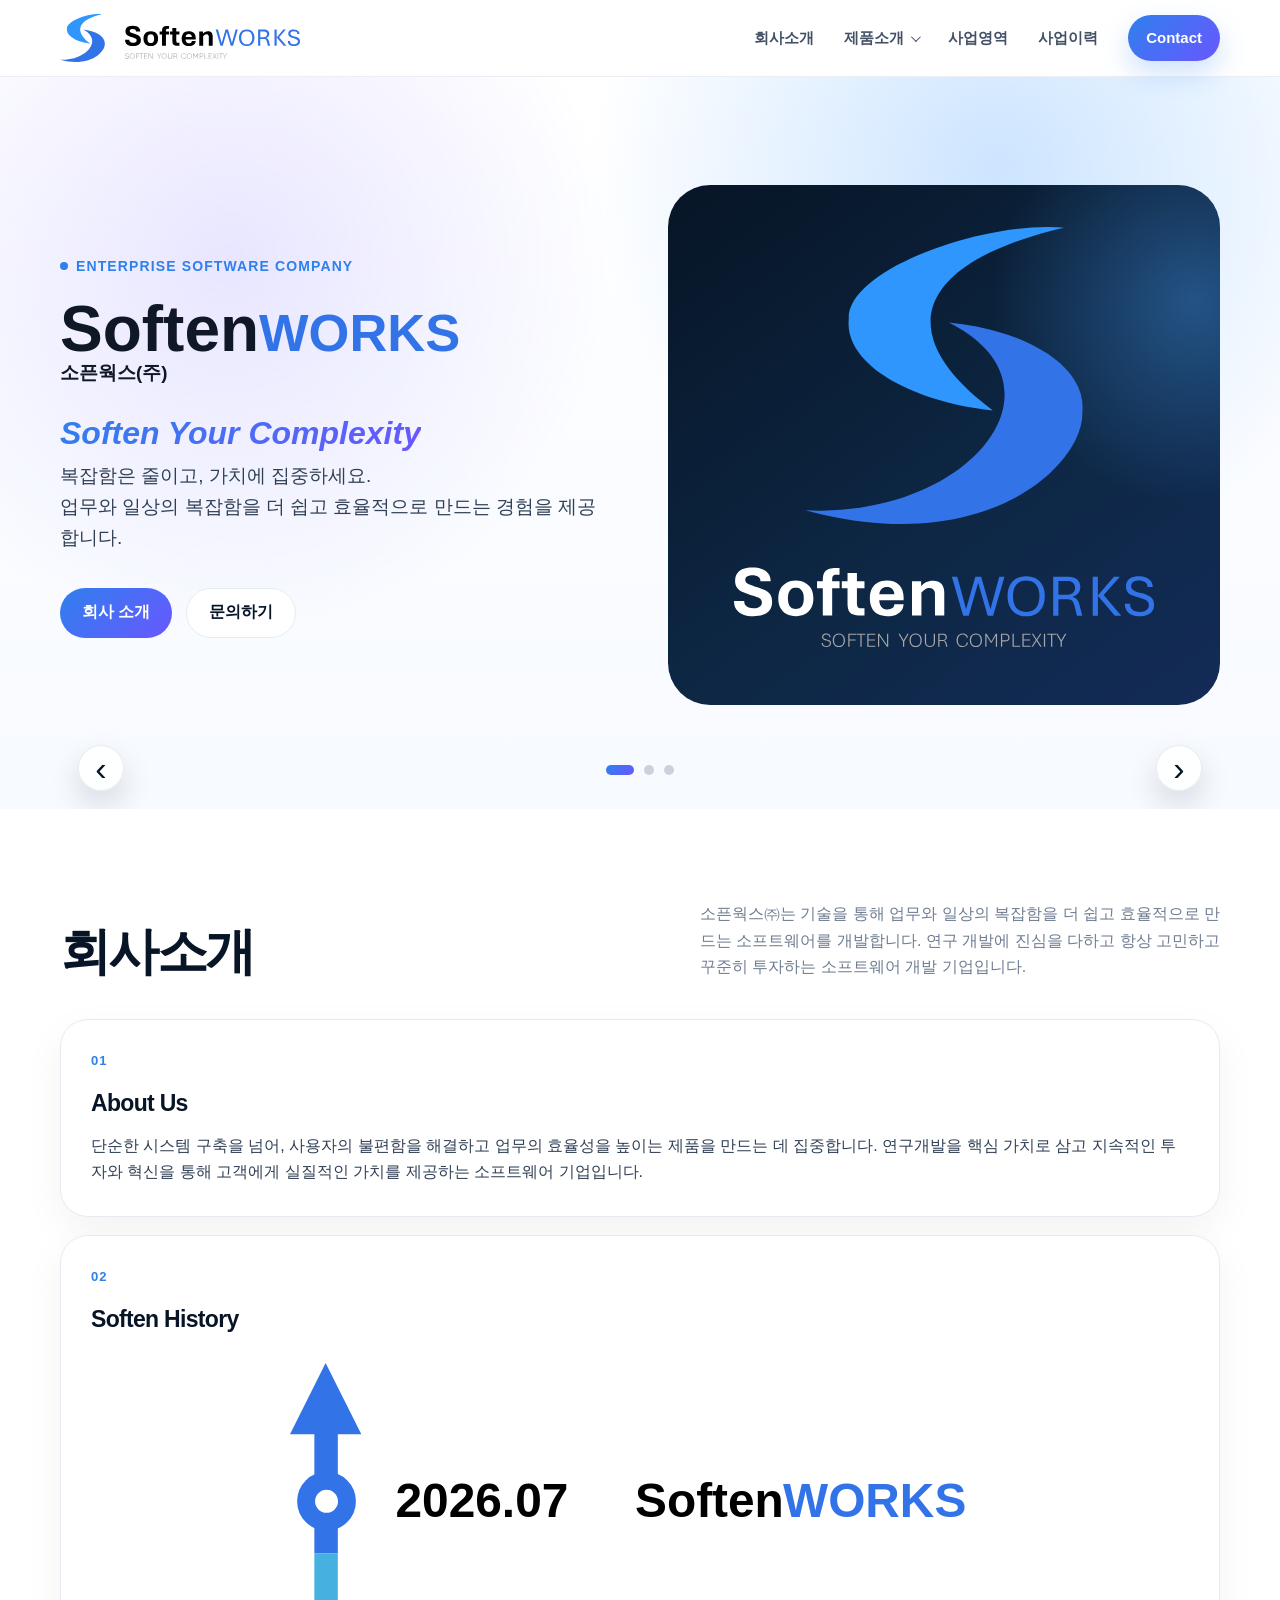
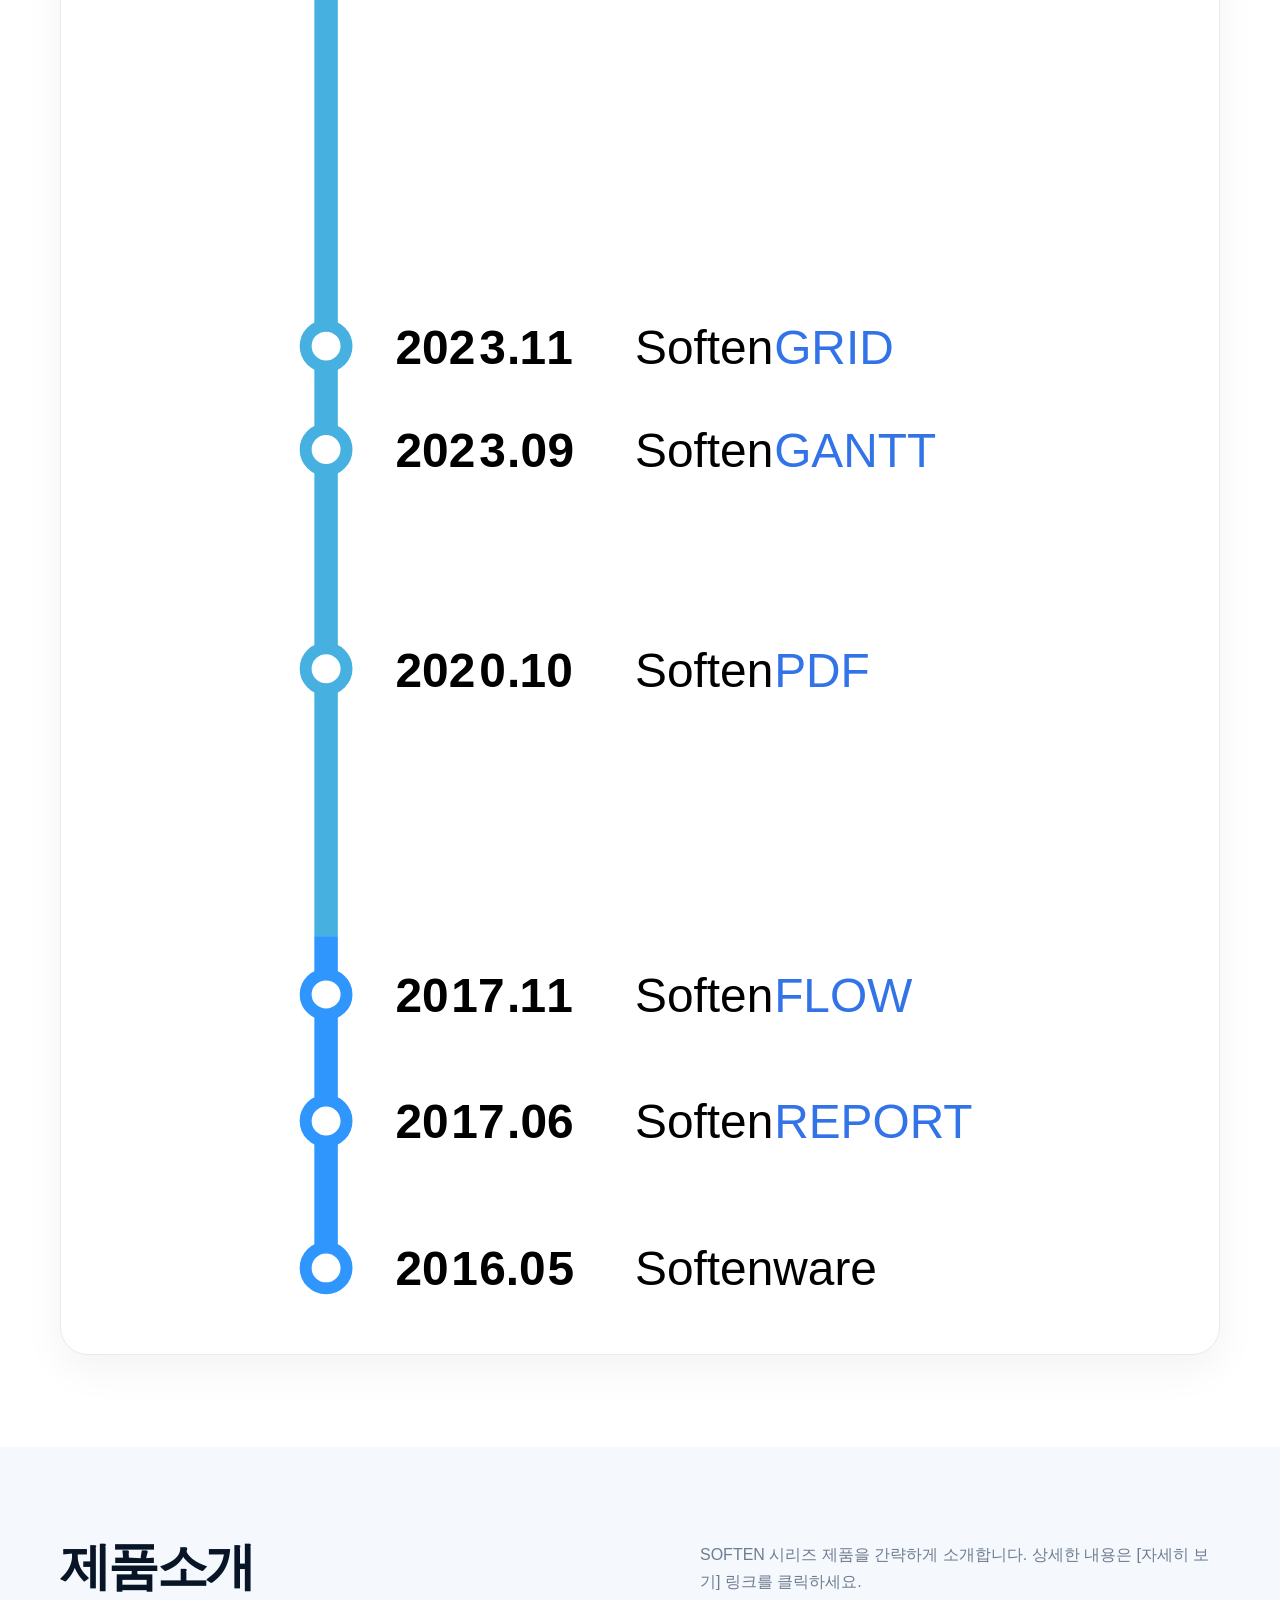
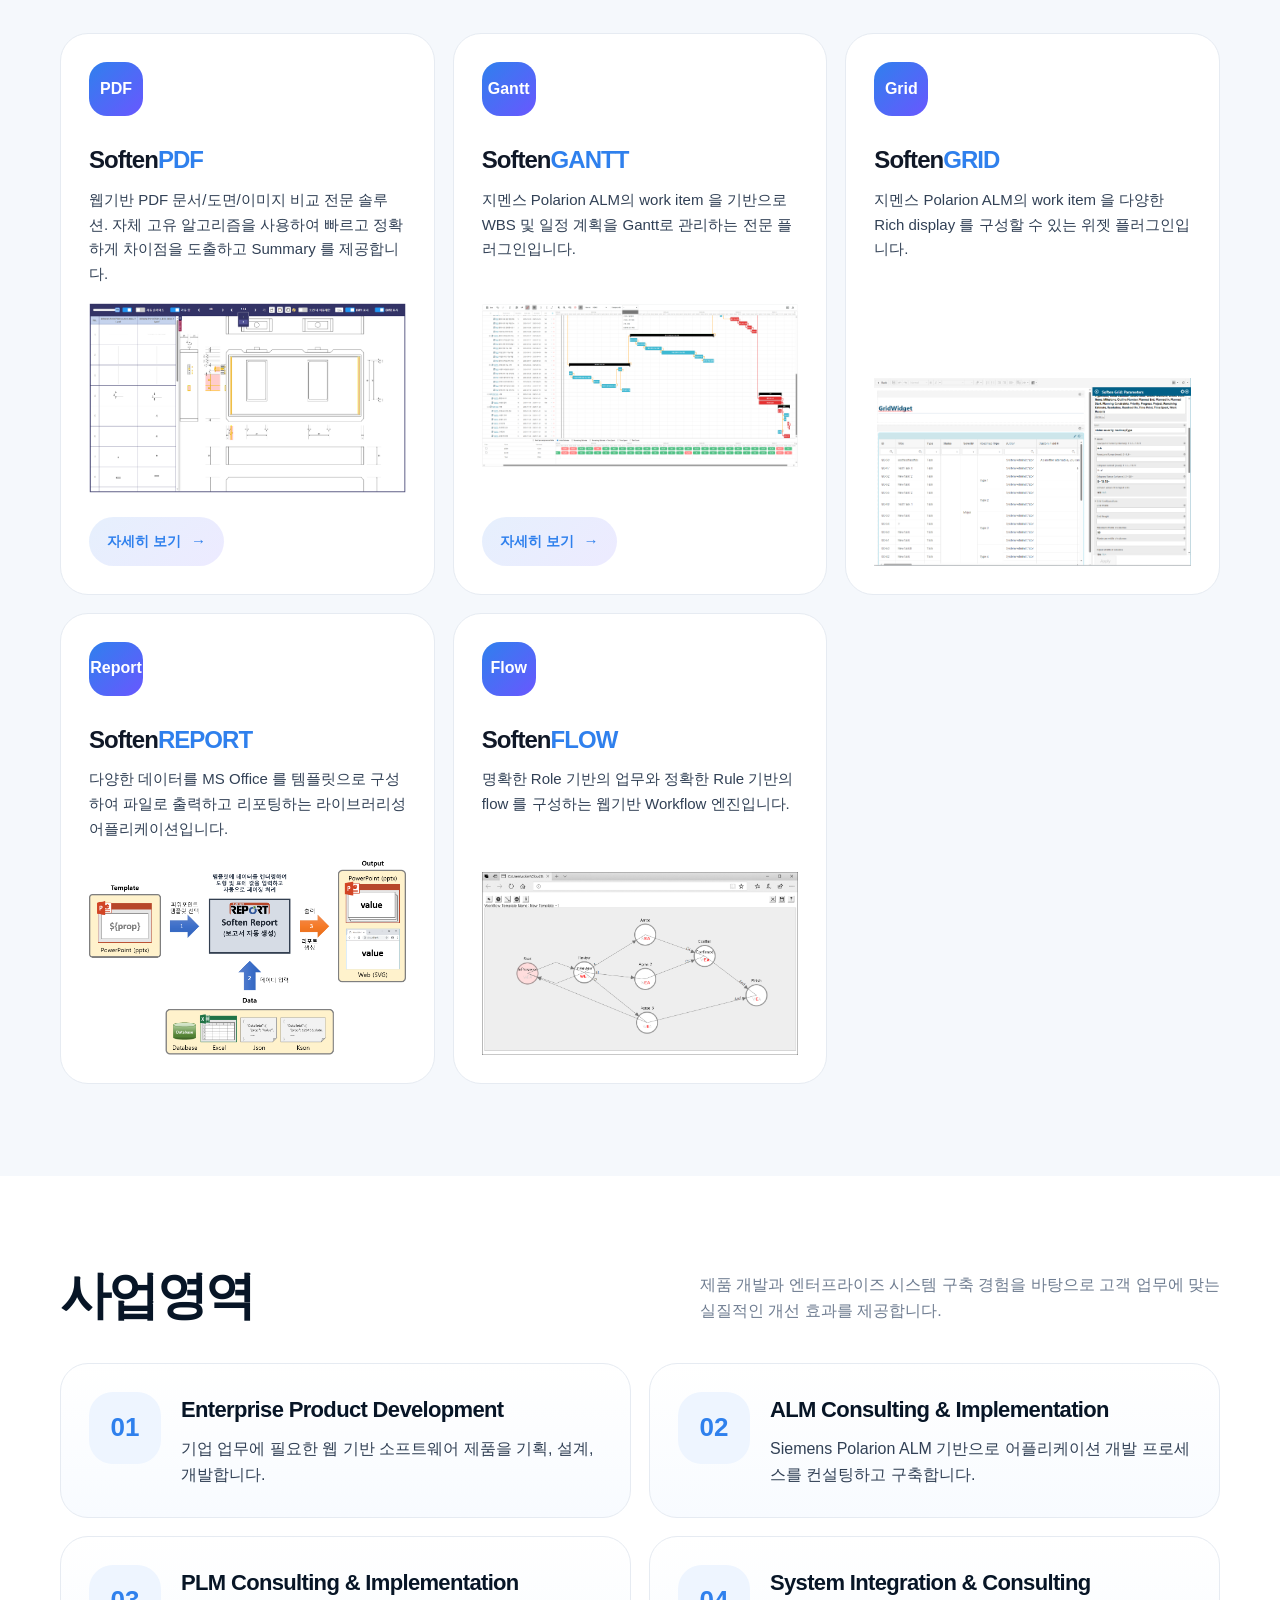
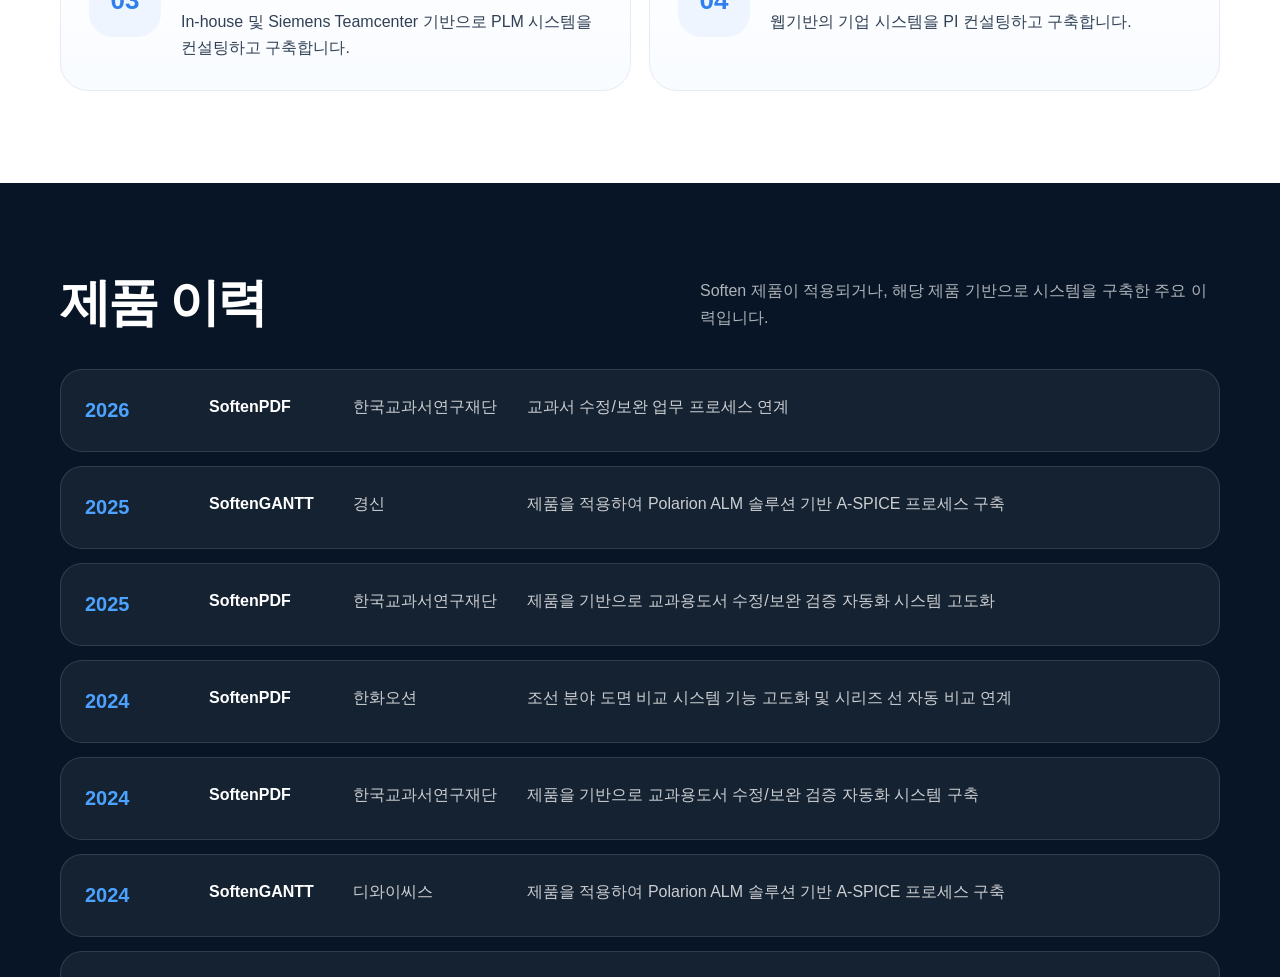
==== softenworks.homepage/public/index.html @ d90f2db8 "주소 입력" ====
<!doctype html>
<html lang="ko">
<head>
  <meta charset="utf-8" />
  <meta name="viewport" content="width=device-width, initial-scale=1" />
  <meta name="description" content="SoftenWORKS는 복잡한 업무를 부드럽고 명확하게 만드는 엔터프라이즈 소프트웨어 제품을 제공합니다." />
  <title>SoftenWORKS | Soften Your Complexity</title>
  <link href="css/softenworks.css" rel="stylesheet">
</head>
<body>
  <header>
    <div class="container nav">
      <a href="index.html" class="brand" aria-label="SoftenWORKS home" title="Home">
      	<img width="240" height="48" src="img/softenworks-logo.svg"/>
      </a>
      <nav id="main-menu" class="menu" aria-label="Main navigation">
        <a href="#about">회사소개</a>
        <div class="menu-item has-submenu">
          <a class="menu-parent" href="#products" aria-haspopup="true">
            제품소개
            <span class="menu-chevron" aria-hidden="true"></span>
          </a>
          <div class="submenu" role="group" aria-label="제품소개 하위 메뉴">
            <a href="softenpdf.html">SoftenPDF</a>
            <a href="softengantt.html">SoftenGANTT</a>
            <a href="softengrid.html">SoftenGRID</a>
            <a href="softenreport.html">SoftenREPORT</a>
            <a href="softenflow.html">SoftenFLOW</a>
          </div>
        </div>
        <a href="#business">사업영역</a>
        <a href="#history">사업이력</a>
        <a class="cta" href="#contact">Contact</a>
      </nav>
      <button class="hamburger" type="button" aria-label="메뉴 열기" aria-controls="main-menu" aria-expanded="false">
        <span aria-hidden="true"></span>
        <span aria-hidden="true"></span>
        <span aria-hidden="true"></span>
      </button>
    </div>
  </header>

  <main id="top">
    <section class="hero" aria-label="SoftenWORKS highlights">
      <div class="container hero-slider" data-autoplay="6000">
        <div class="hero-viewport">
          <div class="hero-track">
            <article class="hero-slide" aria-label="회사 소개">
              <div class="hero-grid">
                <div class="hero-copy">
                  <div class="eyebrow">Enterprise Software Company</div>
                  <h1 class="hero-title">Soften<span>WORKS</span></h1>
                  <h3 class="hero-company">소픈웍스(주)</h3>
                  <p></p>
                  <h2><em>Soften Your Complexity</em></h2>
                  <p style="margin-top: 0;">복잡함은 줄이고, 가치에 집중하세요.</p>
                  <p style="margin-top: 0;">업무와 일상의 복잡함을 더 쉽고 효율적으로 만드는 경험을 제공합니다.</p>
                  <div class="hero-actions">
                    <a class="btn primary" href="#about">회사 소개</a>
                    <a class="btn secondary" href="#contact">문의하기</a>
                  </div>
                </div>
                <div class="hero-card" aria-label="Brand visual card">
                  <img width="420" height="420" src="img/softenworks-logo-vertical-whitesoften.svg" alt="SoftenWORKS vertical logo" />
                </div>
              </div>
            </article>

            <article class="hero-slide" aria-label="제품 소개">
              <div class="hero-grid">
                <div class="hero-copy">
                  <div class="eyebrow">Enterprise Software Company</div>
                  <h1 class="hero-title">Products</h1>
                  <h3 class="hero-company">Soften Series</h3>
                  <p></p>
                  <h2><em>Soften Your Complexity</em></h2>
                  <p style="margin-top: 0;">PDF 전문 비교, Polarion ALM Gantt 및 Rich Grid 플러그인 등 복잡한 업무 현장을 더 쉽고 빠르게 만드는 제품군을 제공합니다.</p>
                  <div class="hero-actions">
                    <a class="btn primary" href="#products">제품 보기</a>
                    <a class="btn secondary" href="softenpdf.html">SoftenPDF</a>
                  </div>
                </div>
                <div class="hero-panel product-panel" aria-label="SoftenWORKS product cards">
                  <div class="mini-product"><strong>Soften<span>PDF</span></strong><p>웹기반 PDF 도면/문서 비교 자동화 솔루션</p></div>
                  <div class="mini-product"><strong>Soften<span>GANTT</span></strong><p>ALM 기반 프로젝트 WBS 관리 플러그인</p></div>
                  <div class="mini-product"><strong>Soften<span>GRID</span></strong><p>Polarion Work Item - Rich Display 플러그인</p></div>
                  <div class="mini-product"><strong>Soften<span>REPORT</span></strong><p>MS PowerPoint 템플릿 기반 데이터 출력</p></div>
                  <div class="mini-product"><strong>Soften<span>FLOW</span></strong><p>웹기반 Workflow 관리 플러그인</p></div>
                </div>
              </div>
            </article>

            <article class="hero-slide" aria-label="ALM 사업 영역">
              <div class="hero-grid">
                <div class="hero-copy">
                  <div class="eyebrow">CONSULTING & IMPLEMENTATION</div>
                  <h1 class="hero-title">ALM / PLM</h1>
                  <h3 class="hero-company">Enterprise ALM & PLM</h3>
                  <p></p>
                  <h2><em>IT Consulting & SI</em></h2>
                  <p style="margin-top: 0;">SIEMENS Polarion ALM 기반으로 A-SPICE, ISO-26262, ISO-21434, V-Model, Agile 등 어플리케이션 개발 프로세스를 구축합니다.</p>
                  <div class="hero-actions">
                    <a class="btn primary" href="#business">사업영역 보기</a>
                    <a class="btn secondary" href="#contact">상담 문의</a>
                  </div>
                </div>
                <div class="hero-panel alm-panel" aria-label="ALM business areas">
                  <div class="alm-line"><span>01</span><strong>ALM / PLM Consulting</strong></div>
                  <div class="alm-line"><span>02</span><strong>Siemens Polarion Plugins<br/>SoftenGANTT, SoftenGRID</strong></div>
                  <div class="alm-line"><span>03</span><strong>A-SPICE, ISO 26262, V-Model, Agile<br/>프로세스 구축 </strong></div>
                  <div class="alm-line"><span>04</span><strong>ALM, Tool Chain, CI/CD/CT<br/>System Integration</strong></div>
                </div>
              </div>
            </article>
          </div>
        </div>

        <button class="hero-nav hero-prev" type="button" aria-label="이전 슬라이드"><span aria-hidden="true">‹</span></button>
        <button class="hero-nav hero-next" type="button" aria-label="다음 슬라이드"><span aria-hidden="true">›</span></button>

        <div class="hero-dots" role="tablist" aria-label="Hero slide navigation">
          <button class="hero-dot active" type="button" aria-label="1번 슬라이드" aria-current="true"></button>
          <button class="hero-dot" type="button" aria-label="2번 슬라이드"></button>
          <button class="hero-dot" type="button" aria-label="3번 슬라이드"></button>
        </div>
      </div>
    </section>

    <section id="about" class="about">
      <div class="container">
        <div class="section-head">
          <h2>회사소개</h2>
          <p>소픈웍스㈜는 기술을 통해 업무와 일상의 복잡함을 더 쉽고 효율적으로 만드는 소프트웨어를 개발합니다. 연구 개발에 진심을 다하고 항상 고민하고 꾸준히 투자하는 소프트웨어 개발 기업입니다.</p>
        </div>
        <div class="about-grid">
          <article class="card">
            <div class="num">01</div>
            <h3>About Us</h3>
            <p>단순한 시스템 구축을 넘어, 사용자의 불편함을 해결하고 업무의 효율성을 높이는 제품을 만드는 데 집중합니다. 연구개발을 핵심 가치로 삼고 지속적인 투자와 혁신을 통해 고객에게 실질적인 가치를 제공하는 소프트웨어 기업입니다.</p>
          </article>
          <article class="card history-card">
            <div class="num">02</div>
            <h3>Soften History</h3>
            <picture class="history-image">
              <source media="(max-width: 560px)" srcset="img/soften-history-vertical.svg">
              <img src="img/soften-history-horizontal.svg" alt="Soften History">
            </picture>
          </article>
        </div>
      </div>
    </section>

    <section id="products" class="products">
      <div class="container">
        <div class="section-head">
          <h2>제품소개</h2>
          <p>SOFTEN 시리즈 제품을 간략하게 소개합니다. 상세한 내용은 [자세히 보기] 링크를 클릭하세요.</p>
        </div>
        <div class="product-grid">
          <article class="product">
            <div>
              <div class="icon">PDF</div>
              <h3>Soften<span>PDF</span></h3>
              <p>웹기반 PDF 문서/도면/이미지 비교 전문 솔루션. 자체 고유 알고리즘을 사용하여 빠르고 정확하게 차이점을 도출하고 Summary 를 제공합니다.</p>
            </div>
            <img src="img/soften-pdf-image.png" alt="Soften PDF">
            <a class="product-link" href="softenpdf.html">자세히 보기</a>
          </article>
          <article class="product">
            <div>
              <div class="icon">Gantt</div>
              <h3>Soften<span>GANTT</span></h3>
              <p>지멘스 Polarion ALM의 work item 을 기반으로 WBS 및 일정 계획을 Gantt로 관리하는 전문 플러그인입니다.</p>
            </div>
            <img src="img/soften-gantt.png" alt="Soften GANTT">
            <a class="product-link" href="softengantt.html">자세히 보기</a>
          </article>
          <article class="product">
            <div>
              <div class="icon">Grid</div>
              <h3>Soften<span>GRID</span></h3>
              <p>지멘스 Polarion ALM의 work item 을 다양한 Rich display 를 구성할 수 있는 위젯 플러그인입니다.</p>
            </div>
            <img src="img/soften-grid.png" alt="Soften GRID">
          </article>
          <article class="product">
            <div>
              <div class="icon">Report</div>
              <h3>Soften<span>REPORT</span></h3>
              <p>다양한 데이터를 MS Office 를 템플릿으로 구성하여 파일로 출력하고 리포팅하는 라이브러리성 어플리케이션입니다.</p>
            </div>
            <img src="img/soften-report.png" alt="Soften REPORT">
          </article>
          <article class="product">
            <div>
              <div class="icon">Flow</div>
              <h3>Soften<span>FLOW</span></h3>
              <p>명확한 Role 기반의 업무와 정확한 Rule 기반의 flow 를 구성하는 웹기반 Workflow 엔진입니다. </p>
            </div>
            <img src="img/soften-flow.png" alt="Soften FLOW">
          </article>
        </div>
      </div>
    </section>

    <section id="business">
      <div class="container">
        <div class="section-head">
          <h2>사업영역</h2>
          <p>제품 개발과 엔터프라이즈 시스템 구축 경험을 바탕으로 고객 업무에 맞는 실질적인 개선 효과를 제공합니다.</p>
        </div>
        <div class="business-grid">
          <article class="business-item">
            <div class="mark">01</div>
            <div><h3>Enterprise Product Development</h3><p>기업 업무에 필요한 웹 기반 소프트웨어 제품을 기획, 설계, 개발합니다.</p></div>
          </article>
          <article class="business-item">
            <div class="mark">02</div>
            <div><h3>ALM Consulting & Implementation</h3><p>Siemens Polarion ALM 기반으로 어플리케이션 개발 프로세스를 컨설팅하고 구축합니다.</p></div>
          </article>
          <article class="business-item">
            <div class="mark">03</div>
            <div><h3>PLM Consulting & Implementation</h3><p>In-house 및 Siemens Teamcenter 기반으로 PLM 시스템을 컨설팅하고 구축합니다.</p></div>
          </article>
          <article class="business-item">
            <div class="mark">04</div>
            <div><h3>System Integration & Consulting</h3><p>웹기반의 기업 시스템을 PI 컨설팅하고 구축합니다.</p></div>
          </article>
        </div>
      </div>
    </section>

    <section id="history" class="history">
      <div class="container">
        <div class="section-head">
          <h2>제품 이력</h2>
          <p>Soften 제품이 적용되거나, 해당 제품 기반으로 시스템을 구축한 주요 이력입니다.</p>
        </div>
        <div class="timeline">
          <div class="history-row"><strong>2026</strong><p class="highlight">SoftenPDF</p><p>한국교과서연구재단</p><p>교과서 수정/보완 업무 프로세스 연계</p></div>
          <div class="history-row"><strong>2025</strong><p class="highlight">SoftenGANTT</p><p>경신</p><p>제품을 적용하여 Polarion ALM 솔루션 기반 A-SPICE 프로세스 구축</p></div>
          <div class="history-row"><strong>2025</strong><p class="highlight">SoftenPDF</p><p>한국교과서연구재단</p><p>제품을 기반으로 교과용도서 수정/보완 검증 자동화 시스템 고도화</p></div>
          <div class="history-row"><strong>2024</strong><p class="highlight">SoftenPDF</p><p>한화오션</p><p>조선 분야 도면 비교 시스템 기능 고도화 및 시리즈 선 자동 비교 연계</p></div>
          <div class="history-row"><strong>2024</strong><p class="highlight">SoftenPDF</p><p>한국교과서연구재단</p><p>제품을 기반으로 교과용도서 수정/보완 검증 자동화 시스템 구축</p></div>
          <div class="history-row"><strong>2024</strong><p class="highlight">SoftenGANTT</p><p>디와이씨스</p><p>제품을 적용하여 Polarion ALM 솔루션 기반 A-SPICE 프로세스 구축</p></div>
          <div class="history-row"><strong>2024</strong><p class="highlight">SoftenGANTT, SoftenGRID</p><p>삼성전자</p><p>제품들을 기반으로 기술 로드맵 관리 시스템 구축</p></div>
          <div class="history-row"><strong>2024</strong><p class="highlight">SoftenPDF</p><p>DY이노베이트</p><p>제품을 사용하여 CAD 전환을 위한 도면 검증</p></div>
          <div class="history-row"><strong>2023</strong><p class="highlight">SoftenGANTT</p><p>일흥</p><p>제품을 적용하여 Polarion ALM 솔루션 기반 A-SPICE 프로세스 구축</p></div>
          <div class="history-row"><strong>2022</strong><p class="highlight">SoftenPDF</p><p>대우조선해양</p><p>제품을 기반으로 조선 분야 도면 비교 시스템 구축</p></div>
          <div class="history-row"><strong>2021</strong><p class="highlight">SoftenPDF</p><p>삼성SDI</p><p>제품을 기반으로 PLM을 연계하여 도면 비교 자동화 시스템 구축</p></div>
        </div>
      </div>
    </section>

    <section id="contact" class="contact">
      <div class="container">
        <div class="contact-box">
          <div>
            <h2>CONTACT US</h2>
            <p>제품 도입, 기술/영업 협업, 구축 문의가 필요하시면 SoftenWORKS에 연락해 주세요.</p>
            <div class="hero-actions">
              <a class="btn primary" href="mailto:contact@softenworks.com">문의 메일 보내기</a>
            </div>
          </div>
          <div class="contact-list">
            <div><strong>Email</strong>admin@softenworks.com<br>support@softenworks.com</div>
            <div><strong>Phone</strong>+82 031-000-0000</div>
            <div><strong>Address</strong>경기도 용인시 수지구 광교마을로 83, 5층 B188호(상현동, 위너스타워)</div>
            <div><strong>Business Hours</strong>Mon - Fri, 09:00 - 18:00</div>
          </div>
        </div>
      </div>
    </section>
  </main>

  <footer>
    <div class="container">
      <div>© 2026 SoftenWORKS. All rights reserved.</div>
      <div>Less friction. More flow.</div>
    </div>
  </footer>

  <script>
    (() => {
      const header = document.querySelector('header');
      const button = header?.querySelector('.hamburger');
      const menu = header?.querySelector('.menu');
      if (!header || !button || !menu) return;

      const closeMenu = (restoreFocus = false) => {
        menu.classList.remove('is-open');
        button.setAttribute('aria-expanded', 'false');
        button.setAttribute('aria-label', '메뉴 열기');
        if (restoreFocus) button.focus();
      };

      const openMenu = () => {
        menu.classList.add('is-open');
        button.setAttribute('aria-expanded', 'true');
        button.setAttribute('aria-label', '메뉴 닫기');
      };

      button.addEventListener('click', () => {
        if (button.getAttribute('aria-expanded') === 'true') closeMenu();
        else openMenu();
      });

      menu.addEventListener('click', (event) => {
        if (event.target.closest('a')) closeMenu();
      });

      document.addEventListener('click', (event) => {
        if (!header.contains(event.target)) closeMenu();
      });

      document.addEventListener('keydown', (event) => {
        if (event.key === 'Escape' && button.getAttribute('aria-expanded') === 'true') {
          closeMenu(true);
        }
      });

      window.addEventListener('resize', () => {
        if (window.innerWidth > 920) closeMenu();
      });
    })();

    (() => {
      const slider = document.querySelector('.hero-slider');
      if (!slider) return;

      const track = slider.querySelector('.hero-track');
      const slides = Array.from(slider.querySelectorAll('.hero-slide'));
      const dots = Array.from(slider.querySelectorAll('.hero-dot'));
      const prev = slider.querySelector('.hero-prev');
      const next = slider.querySelector('.hero-next');
      const interval = Number(slider.dataset.autoplay || 6000);
      let current = 0;
      let timer = null;

      const showSlide = (index) => {
        current = (index + slides.length) % slides.length;
        track.style.transform = `translateX(-${current * 100}%)`;
        dots.forEach((dot, i) => {
          dot.classList.toggle('active', i === current);
          dot.setAttribute('aria-current', i === current ? 'true' : 'false');
        });
      };

      const start = () => {
        stop();
        timer = window.setInterval(() => showSlide(current + 1), interval);
      };

      const stop = () => {
        if (timer) window.clearInterval(timer);
      };

      prev.addEventListener('click', () => { showSlide(current - 1); start(); });
      next.addEventListener('click', () => { showSlide(current + 1); start(); });
      dots.forEach((dot, index) => dot.addEventListener('click', () => { showSlide(index); start(); }));

      ['mouseenter', 'mousemove', 'click', 'touchstart'].forEach(event =>
          slider.addEventListener(event, stop)
      );
      slider.addEventListener('mouseleave', start);
      slider.addEventListener('focusin', stop);
      slider.addEventListener('focusout', start);

      let touchStartX = 0;
      slider.addEventListener('touchstart', (event) => {
        touchStartX = event.changedTouches[0].screenX;
      }, { passive: true });
      slider.addEventListener('touchend', (event) => {
        const diff = event.changedTouches[0].screenX - touchStartX;
        if (Math.abs(diff) > 50) {
          showSlide(diff < 0 ? current + 1 : current - 1);
          start();
        }
      }, { passive: true });

      showSlide(0);
      start();
    })();
    
    (() => {
        const header = document.querySelector('header');
        const menu = document.querySelector('#main-menu');
        const links = Array.from(menu?.querySelectorAll('a[href^="#"]') || []);
        const sections = links.map(link => document.querySelector(link.getAttribute('href'))).filter(Boolean);
        if (!header || !links.length || !sections.length) return;

        let ticking = false;
        const updateActiveMenu = () => {
          const marker = window.scrollY + header.offsetHeight + 32;
          let current = null;

          sections.forEach(section => {
            if (section.offsetTop <= marker) current = section;
          });
          if (window.innerHeight + window.scrollY >= document.documentElement.scrollHeight - 2) current = sections[sections.length - 1];

          links.forEach(link => {
            const active = current && link.getAttribute('href') === `#${current.id}`;
            link.classList.toggle('active', Boolean(active));
            if (active) link.setAttribute('aria-current', 'location');
            else link.removeAttribute('aria-current');
          });
          ticking = false;
        };

        const requestUpdate = () => {
          if (ticking) return;
          ticking = true;
          window.requestAnimationFrame(updateActiveMenu);
        };

        window.addEventListener('scroll', requestUpdate, { passive: true });
        window.addEventListener('resize', requestUpdate);
        window.addEventListener('load', requestUpdate);
        links.forEach(link => link.addEventListener('click', () => window.setTimeout(requestUpdate, 80)));
        updateActiveMenu();
      })();
  </script>
</body>
</html>
---- softenworks.homepage/public/css/softenworks.css ----
:root {
	--navy: #071526;
	--navy-2: #0b1f36;
	--ink: #101827;
	--text: #314055;
	--muted: #6f7d91;
	--line: #e6ebf2;
	--soft: #f5f8fc;
	--blue: #2f80ed;
	--blue-2: #4ca3ff;
	--violet: #6957ff;
	--white: #ffffff;
	--shadow: 0 24px 70px rgba(7, 21, 38, .14);
	--radius: 28px;
	--font: Aptos, "Segoe UI", "Malgun Gothic", "맑은 고딕", Arial, sans-serif;
}

* {
	box-sizing: border-box;
}

html {
	scroll-behavior: smooth;
}

body {
	margin: 0;
	font-family: var(--font);
	color: var(--ink);
	background: var(--white);
	line-height: 1.65;
}

a {
	color: inherit;
	text-decoration: none;
}

.container {
	width: min(1160px, calc(100% - 40px));
	margin: 0 auto;
}

header {
	position: sticky;
	top: 0;
	z-index: 20;
	background: rgba(255, 255, 255, .82);
	backdrop-filter: blur(18px);
	border-bottom: 1px solid rgba(230, 235, 242, .8);
}

.nav {
	height: 76px;
	display: flex;
	align-items: center;
	justify-content: space-between;
	gap: 24px;
}

.brand {
	display: flex;
	align-items: center;
	gap: 14px;
	font-weight: 700;
	letter-spacing: -.03em;
}

.brand svg {
	width: 48px;
	height: 48px;
	flex: 0 0 auto;
}

.brand-name {
	font-size: 24px;
	color: var(--navy);
}

.brand-name span {
	color: var(--blue);
	font-weight: 500;
}

.menu {
	display: flex;
	align-items: center;
	gap: 30px;
	color: #435066;
	font-size: 15px;
	font-weight: 600;
}

.menu a:hover {
	color: var(--blue);
}

.menu a.active:not(.cta) {
	color: var(--blue);
}

.menu .cta {
	padding: 11px 18px;
	border-radius: 999px;
	color: #fff;
	background: linear-gradient(135deg, var(--blue), var(--violet));
	box-shadow: 0 12px 28px rgba(47, 128, 237, .24);
}

.hamburger {
	display: none;
	width: 46px;
	height: 46px;
	padding: 0;
	border: 1px solid var(--line);
	border-radius: 12px;
	background: rgba(255, 255, 255, .92);
	color: var(--navy);
	box-shadow: 0 8px 24px rgba(7, 21, 38, .08);
	cursor: pointer;
	align-items: center;
	justify-content: center;
	flex-direction: column;
	gap: 5px;
}

.hamburger span {
	display: block;
	width: 22px;
	height: 2px;
	border-radius: 999px;
	background: currentColor;
	transition: transform .2s ease, opacity .2s ease;
}

.hamburger[aria-expanded="true"] span:nth-child(1) {
	transform: translateY(7px) rotate(45deg);
}

.hamburger[aria-expanded="true"] span:nth-child(2) {
	opacity: 0;
}

.hamburger[aria-expanded="true"] span:nth-child(3) {
	transform: translateY(-7px) rotate(-45deg);
}

.hero {
	position: relative;
	overflow: hidden;
	background: radial-gradient(circle at 78% 12%, rgba(76, 163, 255, .28), transparent 34%),
		radial-gradient(circle at 18% 25%, rgba(105, 87, 255, .14), transparent 32%),
		linear-gradient(180deg, #fff 0%, #f7faff 100%);
	padding: 108px 0 92px;
}

.hero-grid {
	display: grid;
	grid-template-columns: 1fr 1fr;
	gap: 56px;
	align-items: center;
}

.eyebrow {
	display: inline-flex;
	align-items: center;
	gap: 8px;
	color: var(--blue);
	font-size: 14px;
	font-weight: 700;
	letter-spacing: .08em;
	text-transform: uppercase;
	margin-bottom: 18px;
}

.eyebrow::before {
	content: "";
	width: 8px;
	height: 8px;
	border-radius: 50%;
	background: var(--blue);
}

.hero h1 {
	margin: 0;
/* 	font-size: clamp(42px, 6vw, 78px); */
	font-size: 4em;
	line-height: 1.05;
/* 	letter-spacing: -.06em; */
/* 	color: var(--navy); */
}

.hero h2 {
	margin: 0;
	font-size: 2em;
}

.hero h2 em {
/* 	font-style: normal; */
	background: linear-gradient(135deg, var(--blue), var(--violet));
	background-clip: text;
	-webkit-background-clip: text;
	color: transparent;
}

.hero p {
	margin: 24px 0 0;
	color: var(--text);
	font-size: 19px;
	max-width: 620px;
}

.hero-actions {
	display: flex;
	gap: 14px;
	flex-wrap: wrap;
	margin-top: 34px;
}

.btn {
	display: inline-flex;
	align-items: center;
	justify-content: center;
	min-height: 50px;
	padding: 0 22px;
	border-radius: 999px;
	font-weight: 700;
	border: 1px solid var(--line);
}

.btn.primary {
	color: #fff;
	border: 0;
	background: linear-gradient(135deg, var(--blue), var(--violet));
}

.btn.secondary {
	background: #fff;
	color: var(--navy);
}

.hero-card {
	position: relative;
	min-height: 520px;
	border-radius: 42px;
	background: linear-gradient(145deg, var(--navy), #0d2744 58%, #132b57);
/* 	box-shadow: var(--shadow); */
	overflow: hidden;
	padding: 42px;
	color: #fff;
}

.hero-card::before {
	content: "";
	position: absolute;
	inset: -20% -35% auto auto;
	width: 440px;
	height: 440px;
	border-radius: 50%;
	background: radial-gradient(circle, rgba(76, 163, 255, .36), transparent
		65%);
}

.hero-card svg.big-symbol {
	position: absolute;
	right: -12px;
	top: 68px;
	width: 420px;
	height: 420px;
	opacity: .92;
}

.hero-card div.vertical-logo {
	position: absolute;
	right: -12px;
	top: 68px;
	width: 420px;
	height: 420px;
	opacity: .92;
	background-image: url(../img/softenworks-logo-vertical-whitesoften.png);
}
/* Hero carousel */
.hero {
	padding: 0;
}

.hero-slider {
	position: relative;
}

.hero-viewport {
	overflow: hidden;
}

.hero-track {
	display: flex;
	transition: transform .72s cubic-bezier(.22, .61, .36, 1);
	will-change: transform;
}

.hero-slide {
	flex: 0 0 100%;
	padding: 108px 0 92px;
}

.hero-copy {
	min-width: 0;
}

.hero-title {
	font-family: sans-serif;
}

.hero-title span {
	font-size: .82em;
	color: #3274E8;
}

.hero-company {
	margin: 0;
	line-height: 1.05;
}

.hero-card img {
	position: relative;
	z-index: 1;
	display: block;
	width: min(100%, 420px);
	height: auto;
	margin: 0 auto;
}

.hero-panel {
	min-height: 520px;
	border-radius: 42px;
/* 	box-shadow: var(--shadow); */
	padding: 42px;
	overflow: hidden;
	background: linear-gradient(145deg, var(--navy), #0d2744 58%, #132b57);
	color: #fff;
}

.product-panel {
	display: grid;
	grid-template-columns: repeat(2, 1fr);
	gap: 16px;
	align-content: center;
}

.mini-product {
	min-height: 132px;
	padding: 24px;
	border-radius: 26px;
	background: rgba(255, 255, 255, .09);
	border: 1px solid rgba(255, 255, 255, .14);
	backdrop-filter: blur(12px);
}

.mini-product strong {
	display: block;
	font-size: 23px;
	letter-spacing: -.04em;
	line-height: 1.1;
}

.mini-product strong span {
	color: var(--blue-2);
}

.mini-product p {
	margin: 14px 0 0;
	color: rgba(255, 255, 255, .72);
	font-size: 15px;
}

.alm-panel {
	display: grid;
	align-content: center;
	gap: 14px;
}

.alm-line {
	display: grid;
	grid-template-columns: 56px 1fr;
	align-items: center;
	gap: 16px;
	padding: 20px;
	border-radius: 22px;
	background: rgba(255, 255, 255, .08);
	border: 1px solid rgba(255, 255, 255, .13);
}

.alm-line span {
	width: 56px;
	height: 56px;
	border-radius: 18px;
	display: grid;
	place-items: center;
	font-weight: 800;
	color: #fff;
	background: linear-gradient(135deg, var(--blue), var(--violet));
}

.alm-line strong {
	font-size: 18px;
	letter-spacing: -.02em;
}

.hero-nav {
    position: absolute;
/*     top: 50%; */
    z-index: 30;
/*     transform: translateY(-50%); */
    top: auto;
    bottom: 18px;
    transform: none;
    width: 46px;
    height: 46px;
    padding: 0;
    box-sizing: border-box;

    display: flex;
    align-items: center;
    justify-content: center;

    border: 1px solid rgba(230, 235, 242, .95);
    border-radius: 999px;
    background: rgba(255, 255, 255, .84);
    box-shadow: 0 14px 32px rgba(7, 21, 38, .14);
    color: var(--navy);

    font-size: 34px;
    line-height: 1;
    cursor: pointer;

    transition: background .2s ease, color .2s ease, box-shadow .2s ease;
}

.hero-nav:hover {
/* 	transform: translateY(-50%) scale(1.05); */
	background: linear-gradient(135deg, var(--blue), var(--violet));
	color: #fff;
}

.hero-prev {
	left: 18px;
}

.hero-next {
	right: 18px;
}

.hero-dots {
	position: absolute;
	left: 0;
	right: 0;
	bottom: 34px;
	z-index: 4;
	display: flex;
	justify-content: center;
	gap: 10px;
}

.hero-dot {
	width: 10px;
	height: 10px;
	padding: 0;
	border: 0;
	border-radius: 999px;
	background: rgba(49, 64, 85, .22);
	cursor: pointer;
	transition: width .2s ease, background .2s ease;
}

.hero-dot.active {
	width: 28px;
	background: linear-gradient(135deg, var(--blue), var(--violet));
}

.metric-wrap {
	position: absolute;
	left: 34px;
	right: 34px;
	bottom: 34px;
	display: grid;
	margin-top: 200px;
	grid-template-columns: repeat(3, 1fr);
	gap: 12px;
}

.metric {
	padding: 18px;
	border: 1px solid rgba(255, 255, 255, .14);
	border-radius: 20px;
	background: rgba(255, 255, 255, .08);
	backdrop-filter: blur(12px);
}

.metric strong {
	display: block;
	font-size: 25px;
	line-height: 1.1;
}

.metric span {
	color: rgba(255, 255, 255, .68);
	font-size: 13px;
}

section {
	padding: 92px 0;
}

.section-head {
	display: flex;
	justify-content: space-between;
	gap: 32px;
	align-items: end;
	margin-bottom: 38px;
}

.section-head h2 {
	margin: 0;
	font-size: clamp(32px, 4vw, 52px);
	line-height: 1.1;
	letter-spacing: -.05em;
	color: var(--navy);
}

.section-head p {
	margin: 0;
	color: var(--muted);
	max-width: 520px;
}

.about {
	background: #fff;
}

.about-grid {
	display: grid;
/* 	grid-template-columns: repeat(3, 1fr); */
	gap: 18px;
}

.card {
	border: 1px solid var(--line);
	border-radius: var(--radius);
	padding: 30px;
	background: #fff;
	box-shadow: 0 14px 42px rgba(7, 21, 38, .05);
}

.card .num {
	color: var(--blue);
	font-weight: 800;
	letter-spacing: .08em;
	font-size: 13px;
}

.card h3 {
	margin: 14px 0 10px;
	font-size: 23px;
	letter-spacing: -.03em;
	color: var(--navy);
}

.card p {
	margin: 0;
	color: var(--text);
}

.history-card {
    overflow: hidden;
}

.history-image {
    display: flex;
    margin-top: 1.5rem;
    justify-content: center;
}

.history-image img {
    display: block;
    width: 100%;
    max-width: 700px;
    height: auto;
}

.products {
	background: var(--soft);
}

.product-grid {
	display: grid;
	grid-template-columns: repeat(3, 1fr);
	gap: 18px;
}

.product {
	min-height: 260px;
	display: flex;
	flex-direction: column;
	justify-content: space-between;
	border-radius: var(--radius);
	padding: 28px;
	background: #fff;
	border: 1px solid var(--line);
	transition: transform .2s ease, box-shadow .2s ease;
}

.product:hover {
	transform: translateY(-6px);
	box-shadow: var(--shadow);
}

.product-link {
	margin-top: 24px;
	display: inline-flex;
	align-items: center;
	justify-content: space-between;
	gap: 10px;
	width: fit-content;
	padding: 12px 18px;
	border-radius: 999px;
	background: linear-gradient(135deg, rgba(47, 128, 237, .12), rgba(105, 87, 255, .12));
	color: var(--blue);
	font-size: 14px;
	font-weight: 700;
	transition: all .2s ease;
}

.product-link::after {
	content: "→";
	font-size: 15px;
	transition: transform .2s ease;
}

.product-link:hover {
	background: linear-gradient(135deg, var(--blue), var(--violet));
	color: #fff;
}

.product-link:hover::after {
	transform: translateX(3px);
}

.product .icon {
	width: 54px;
	height: 54px;
	border-radius: 18px;
	display: grid;
	place-items: center;
	color: #fff;
	font-weight: 800;
	background: linear-gradient(135deg, var(--blue), var(--violet));
}

.product h3 {
	margin: 24px 0 8px;
	font-size: 24px;
	letter-spacing: -.04em;
}

.product h3 span {
	color: var(--blue);
}

.product p {
	margin: 0;
	color: var(--text);
	font-size: 15px;
}

.product > img {
	width: 100%;
	margin: 1em 0 0 0;
}

.business-grid {
	display: grid;
	grid-template-columns: 1fr 1fr;
	gap: 18px;
}

.business-item {
	display: grid;
	grid-template-columns: 72px 1fr;
	gap: 20px;
	align-items: start;
	padding: 28px;
	border-radius: var(--radius);
	background: linear-gradient(180deg, #fff, #f8fbff);
	border: 1px solid var(--line);
}

.business-item .mark {
	width: 72px;
	height: 72px;
	border-radius: 24px;
	background: #eef5ff;
	color: var(--blue);
	display: grid;
	place-items: center;
	font-size: 26px;
	font-weight: 800;
}

.business-item h3 {
	margin: 0 0 8px;
	color: var(--navy);
	font-size: 22px;
	letter-spacing: -.03em;
}

.business-item p {
	margin: 0;
	color: var(--text);
}

.history {
	background: var(--navy);
	color: #fff;
}

.history .section-head h2 {
	color: #fff;
}

.history .section-head p {
	color: rgba(255, 255, 255, .68);
}

.timeline {
	display: grid;
	gap: 14px;
}

.history-row {
	display: grid;
	grid-template-columns: 100px 120px 150px 1fr;
	gap: 24px;
	padding: 24px;
	border-radius: 22px;
	border: 1px solid rgba(255, 255, 255, .12);
	background: rgba(255, 255, 255, .06);
}

.history-row strong {
	color: var(--blue-2);
	font-size: 20px;
}

.history-row p {
	margin: 0;
	color: rgba(255, 255, 255, .78);
}

.history-row p.highlight {
	font-weight: bold;
	color: rgba(255, 255, 255, 1);
}

.contact {
	background: linear-gradient(180deg, #fff, #f7faff);
}

.contact-box {
	display: grid;
	grid-template-columns: 1fr .85fr;
	gap: 30px;
	padding: 44px;
	border-radius: 38px;
	background: #fff;
	border: 1px solid var(--line);
	box-shadow: var(--shadow);
}

.contact-box h2 {
	margin: 0 0 16px;
	font-size: clamp(32px, 4vw, 50px);
	line-height: 1.1;
	letter-spacing: -.05em;
	color: var(--navy);
}

.contact-box p {
	margin: 0;
	color: var(--text);
}

.contact-list {
	display: grid;
	gap: 14px;
}

.contact-list div {
	padding: 18px 20px;
	border-radius: 18px;
	background: var(--soft);
	color: var(--text);
}

.contact-list strong {
	display: block;
	color: var(--navy);
	margin-bottom: 2px;
}

footer {
	padding: 34px 0;
	background: #fff;
	border-top: 1px solid var(--line);
	color: var(--muted);
	font-size: 14px;
}

footer .container {
	display: flex;
	justify-content: space-between;
	gap: 20px;
	flex-wrap: wrap;
}

@media ( max-width : 1100px) {
	.mini-product strong {
		font-size: inherit;
	}
}

@media ( max-width : 920px) {
	.nav {
		position: relative;
	}

	.brand img {
		width: min(210px, 62vw);
		height: auto;
	}

	.hamburger {
		display: inline-flex;
		position: relative;
		z-index: 22;
		flex: 0 0 auto;
	}

	.menu {
		position: absolute;
		top: calc(100% + 10px);
		left: 0;
		right: 0;
		z-index: 21;
		display: none;
		gap: 4px;
		padding: 10px;
		border: 1px solid var(--line);
		border-radius: 16px;
		background: rgba(255, 255, 255, .98);
		box-shadow: 0 20px 48px rgba(7, 21, 38, .18);
		opacity: 0;
		transform: translateY(-8px);
		pointer-events: none;
		transition: opacity .2s ease, transform .2s ease, visibility .2s ease;
	}

	.menu.is-open {
		opacity: 1;
		display: grid;
		transform: translateY(0);
		pointer-events: auto;
	}

	.menu a {
		display: block;
		padding: 13px 14px;
		border-radius: 10px;
	}

	.menu a:hover,
	.menu a:focus-visible {
		background: rgba(47, 128, 237, .08);
	}

	.menu .cta {
		text-align: center;
	}
	.hero {
		padding: 76px 0 60px;
	}
	.hero-grid, .contact-box {
		grid-template-columns: 1fr;
	}
	.hero-card {
		min-height: 430px;
	}
	.hero-card svg.big-symbol {
		width: 360px;
		height: 360px;
	}
	.section-head {
		display: block;
	}
	.section-head p {
		margin-top: 14px;
	}
	/* .about-grid, */ .product-grid {
		grid-template-columns: repeat(2, 1fr);
	}
	.business-grid {
		grid-template-columns: 1fr;
	}
	.history-row {
		grid-template-columns: 1fr;
		gap: 8px;
	}
	.hero-slide {
		padding: 76px 0 70px;
	}
	.hero-nav {
		top: auto;
		bottom: 18px;
		transform: none;
	}
	.hero-dots {
		bottom: 34px;
	}
	.product-panel {
		grid-template-columns: 1fr 1fr;
		min-height: auto;
	}
}

@media ( max-width : 560px) {
	.container {
		width: min(100% - 28px, 1160px);
	}
	.brand-name {
		font-size: 21px;
	}
	.brand svg {
		width: 42px;
		height: 42px;
	}
	.hero p {
		font-size: 17px;
	}
	/* .about-grid, */ .product-grid {
		grid-template-columns: 1fr;
	}
	.metric-wrap {
		grid-template-columns: 1fr;
		position: relative;
		left: auto;
		right: auto;
		bottom: auto;
		margin-top: 240px;
	}
	.hero-card {
		padding: 28px;
	}
	.hero-card svg.big-symbol {
		right: -60px;
		top: 38px;
		width: 320px;
		height: 320px;
	}
	.business-item {
		grid-template-columns: 1fr;
	}
	.contact-box {
		padding: 28px;
		border-radius: 28px;
	}
	section {
		padding: 68px 0;
	}
	.history-image img {
	    max-width: 270px;
	}
	.hero-slide {
		padding: 64px 0 76px;
	}
	.hero h1.hero-title {
		font-size: clamp(40px, 14vw, 62px);
	}
	.hero h2 {
		font-size: 1.5em;
	}
	.hero-panel {
		min-height: auto;
		padding: 20px;
		border-radius: 30px;
	}
	.product-panel {
		grid-template-columns: 1fr;
	}
	.mini-product {
		min-height: auto;
		padding: 10px;
		border-radius: 15px;
	}
	.mini-product p {
		margin: 0;
		font-size: 14px;
	}
	.alm-line {
		gap: 16px;
		padding: 10px;
		border-radius: 15px;
	}
	.alm-line strong {
		font-size: 14px;
	}
}

/* Product submenu */
.menu-item {
	position: relative;
}

.menu-parent {
	display: flex;
	align-items: center;
	gap: 7px;
}

.menu-chevron {
	width: 7px;
	height: 7px;
	border-right: 1.5px solid currentColor;
	border-bottom: 1.5px solid currentColor;
	transform: rotate(45deg) translateY(-2px);
	transition: transform .22s ease;
}

.submenu {
	position: absolute;
	top: calc(100% - 2px);
	left: 50%;
	z-index: 30;
	width: max-content;
	min-width: 190px;
	padding: 10px;
	border: 1px solid var(--line);
	border-radius: 16px;
	background: rgba(255, 255, 255, .98);
	box-shadow: 0 20px 48px rgba(7, 21, 38, .16);
	opacity: 0;
	visibility: hidden;
	pointer-events: none;
	transform: translate(-50%, -12px);
	transition: opacity .2s ease, transform .24s ease, visibility .2s ease;
}

.submenu::before {
	content: "";
	position: absolute;
	top: -12px;
	left: 0;
	right: 0;
	height: 12px;
}

.submenu a {
	display: block;
	padding: 10px 14px;
	border-radius: 9px;
	color: var(--text);
	font-size: 14px;
	white-space: nowrap;
}

.submenu a:hover,
.submenu a:focus-visible,
.submenu a.current {
	color: var(--blue);
	background: rgba(47, 128, 237, .08);
}

.menu-item.has-submenu:hover .submenu,
.menu-item.has-submenu:focus-within .submenu {
	opacity: 1;
	visibility: visible;
	pointer-events: auto;
	transform: translate(-50%, 0);
}

.menu-item.has-submenu:hover .menu-chevron,
.menu-item.has-submenu:focus-within .menu-chevron {
	transform: rotate(225deg) translate(-1px, -1px);
}

@media ( min-width : 921px) {
	.menu-item {
		align-self: stretch;
		display: flex;
		align-items: center;
	}
}

@media ( max-width : 920px) {
	.menu-item {
		display: block;
	}

	.menu-parent {
		justify-content: space-between;
	}

	.menu-chevron,
	.menu-item.has-submenu:hover .menu-chevron,
	.menu-item.has-submenu:focus-within .menu-chevron {
		transform: rotate(225deg) translate(-1px, -1px);
	}

	.submenu,
	.menu-item.has-submenu:hover .submenu,
	.menu-item.has-submenu:focus-within .submenu {
		position: static;
		width: auto;
		min-width: 0;
		margin: 2px 0 4px;
		padding: 4px 0 4px 16px;
		border: 0;
		border-left: 2px solid rgba(47, 128, 237, .18);
		border-radius: 0;
		background: transparent;
		box-shadow: none;
		opacity: 1;
		visibility: visible;
		pointer-events: auto;
		transform: none;
		transition: none;
	}

	.submenu::before {
		display: none;
	}

	.submenu a {
		padding: 9px 14px;
		color: var(--muted);
		font-size: 13px;
	}
}
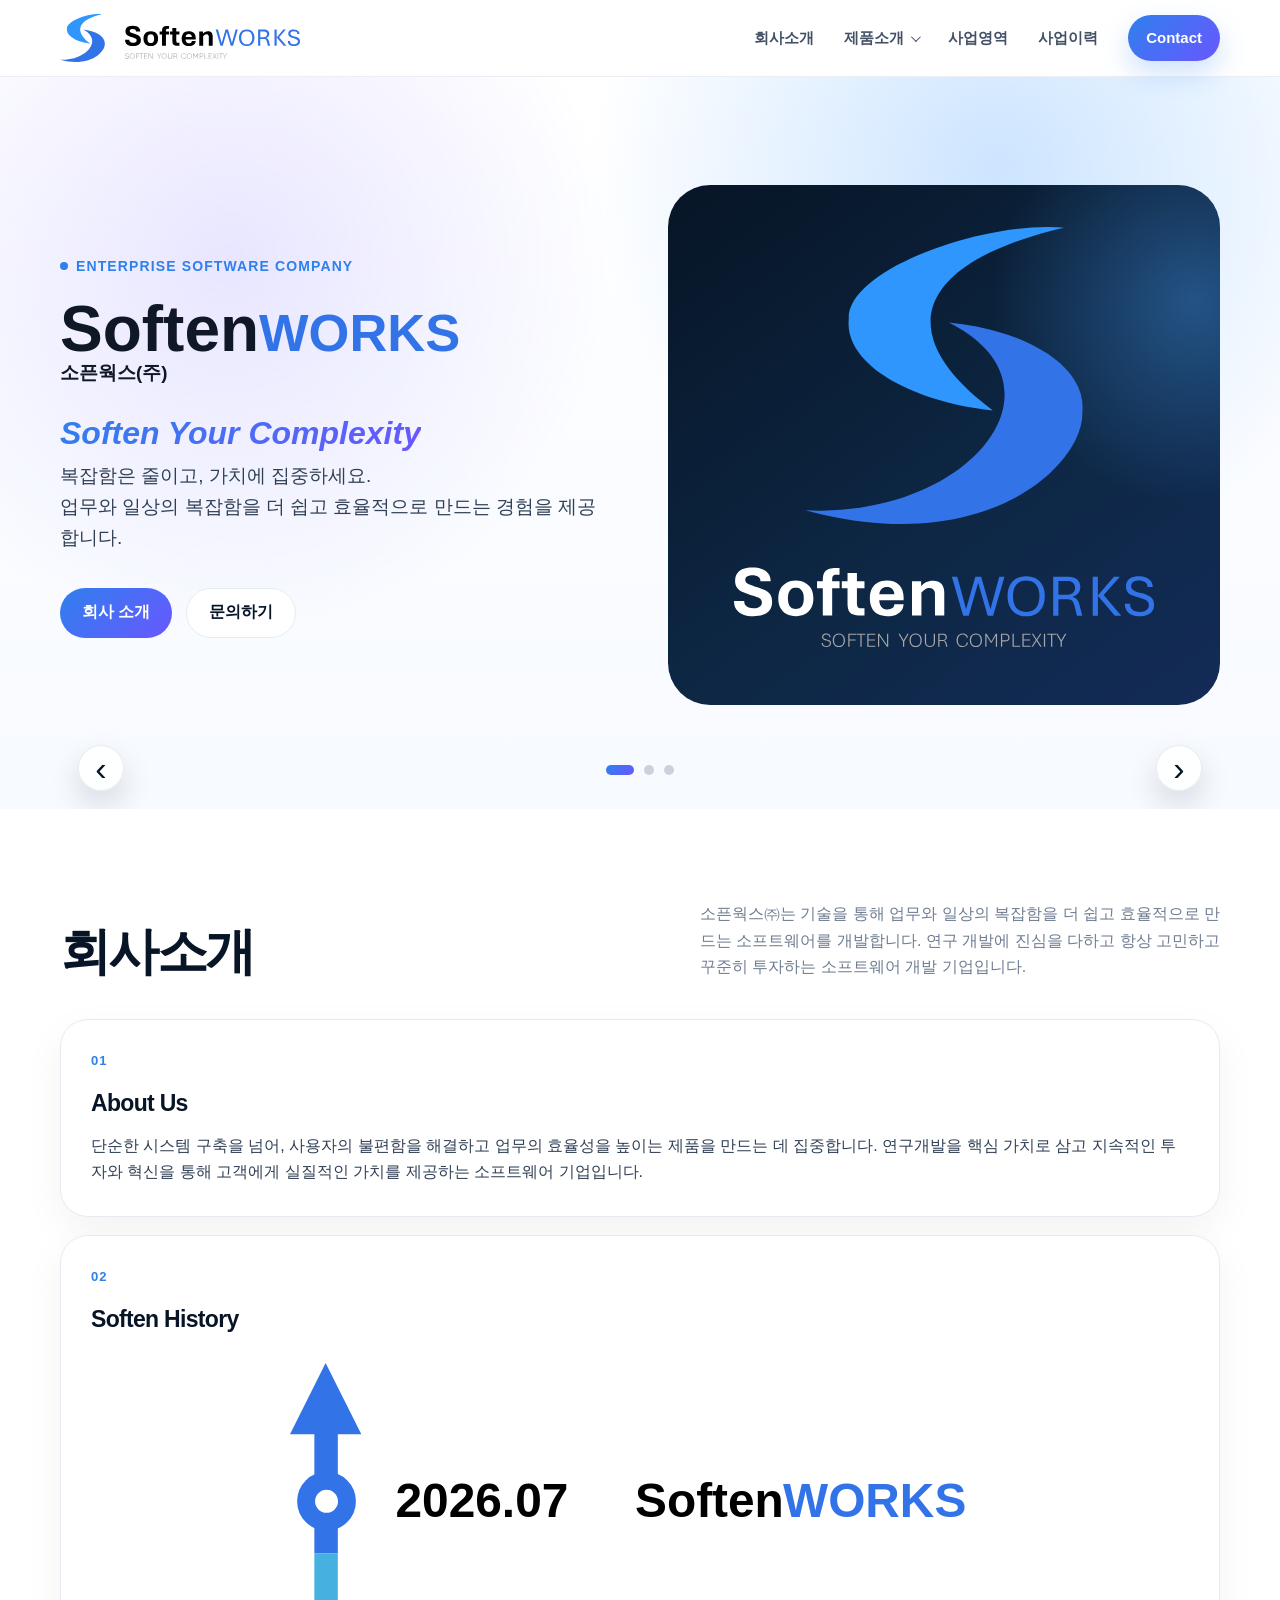
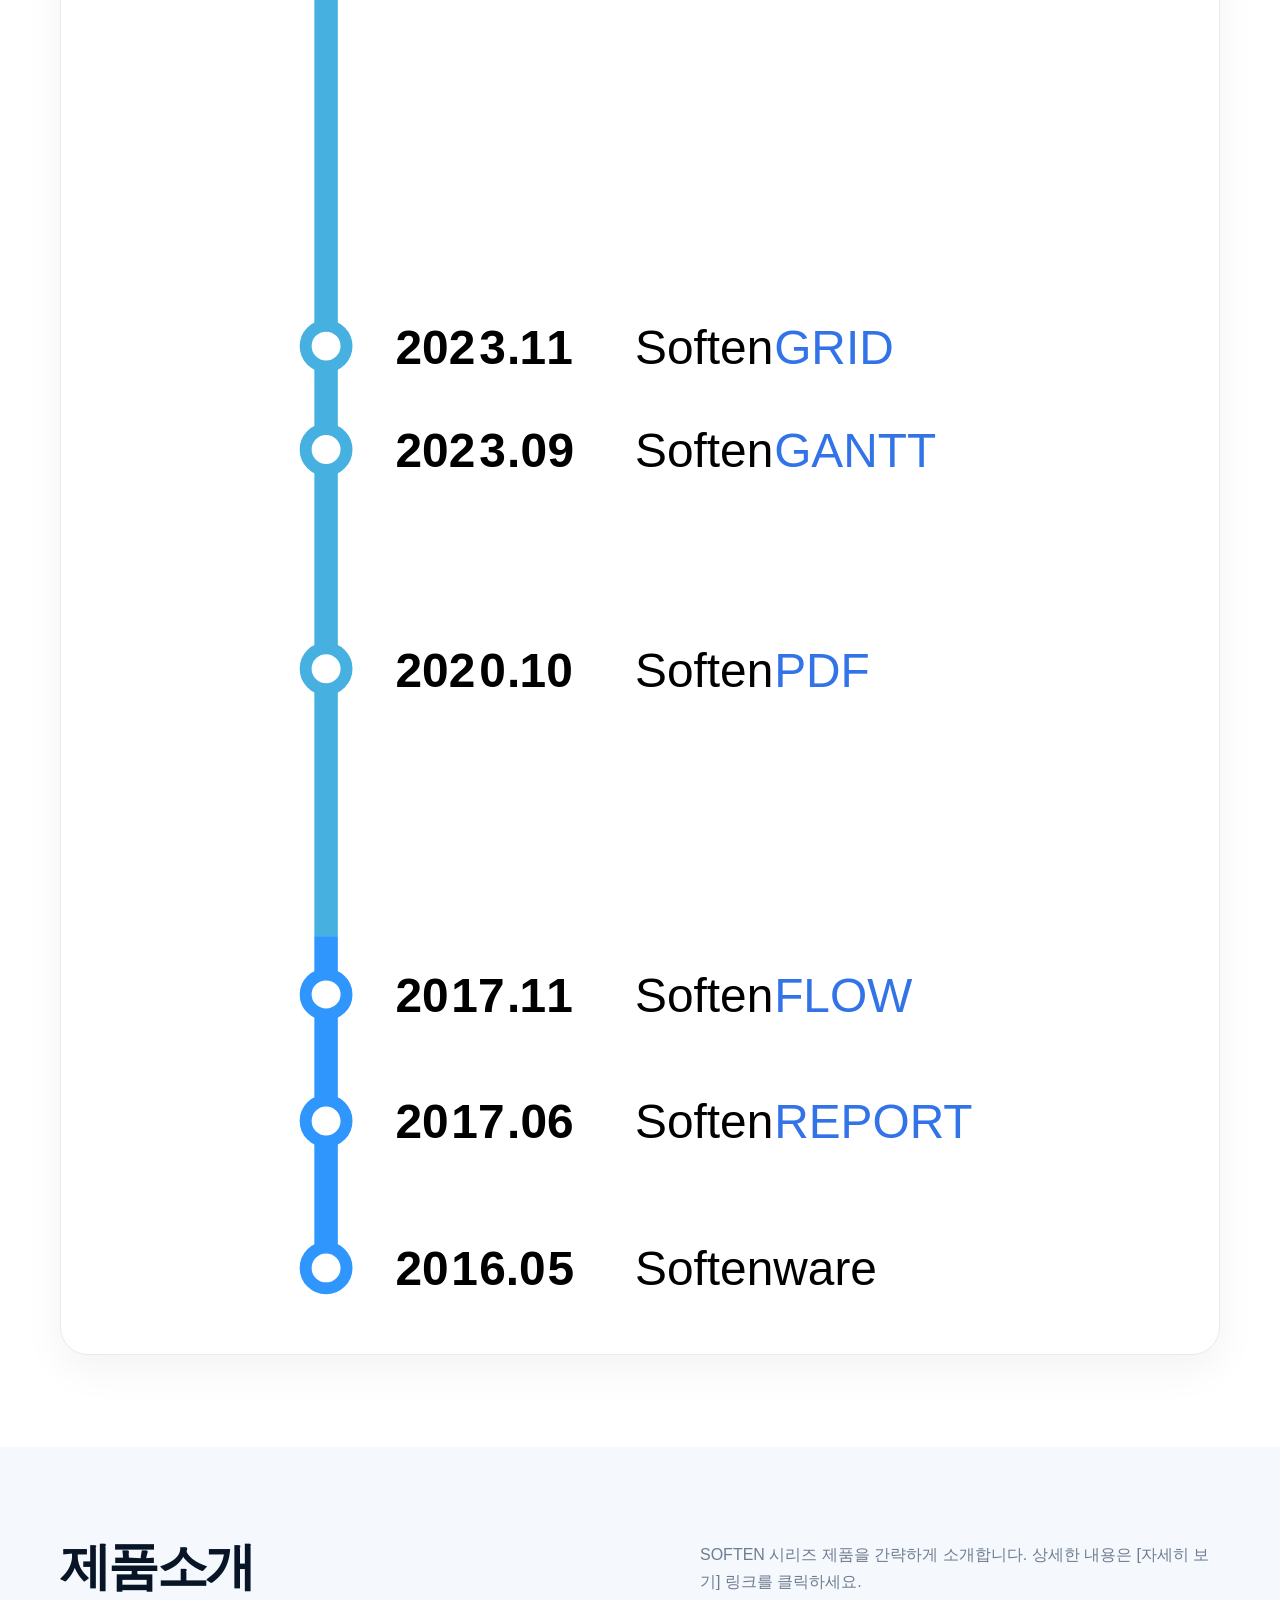
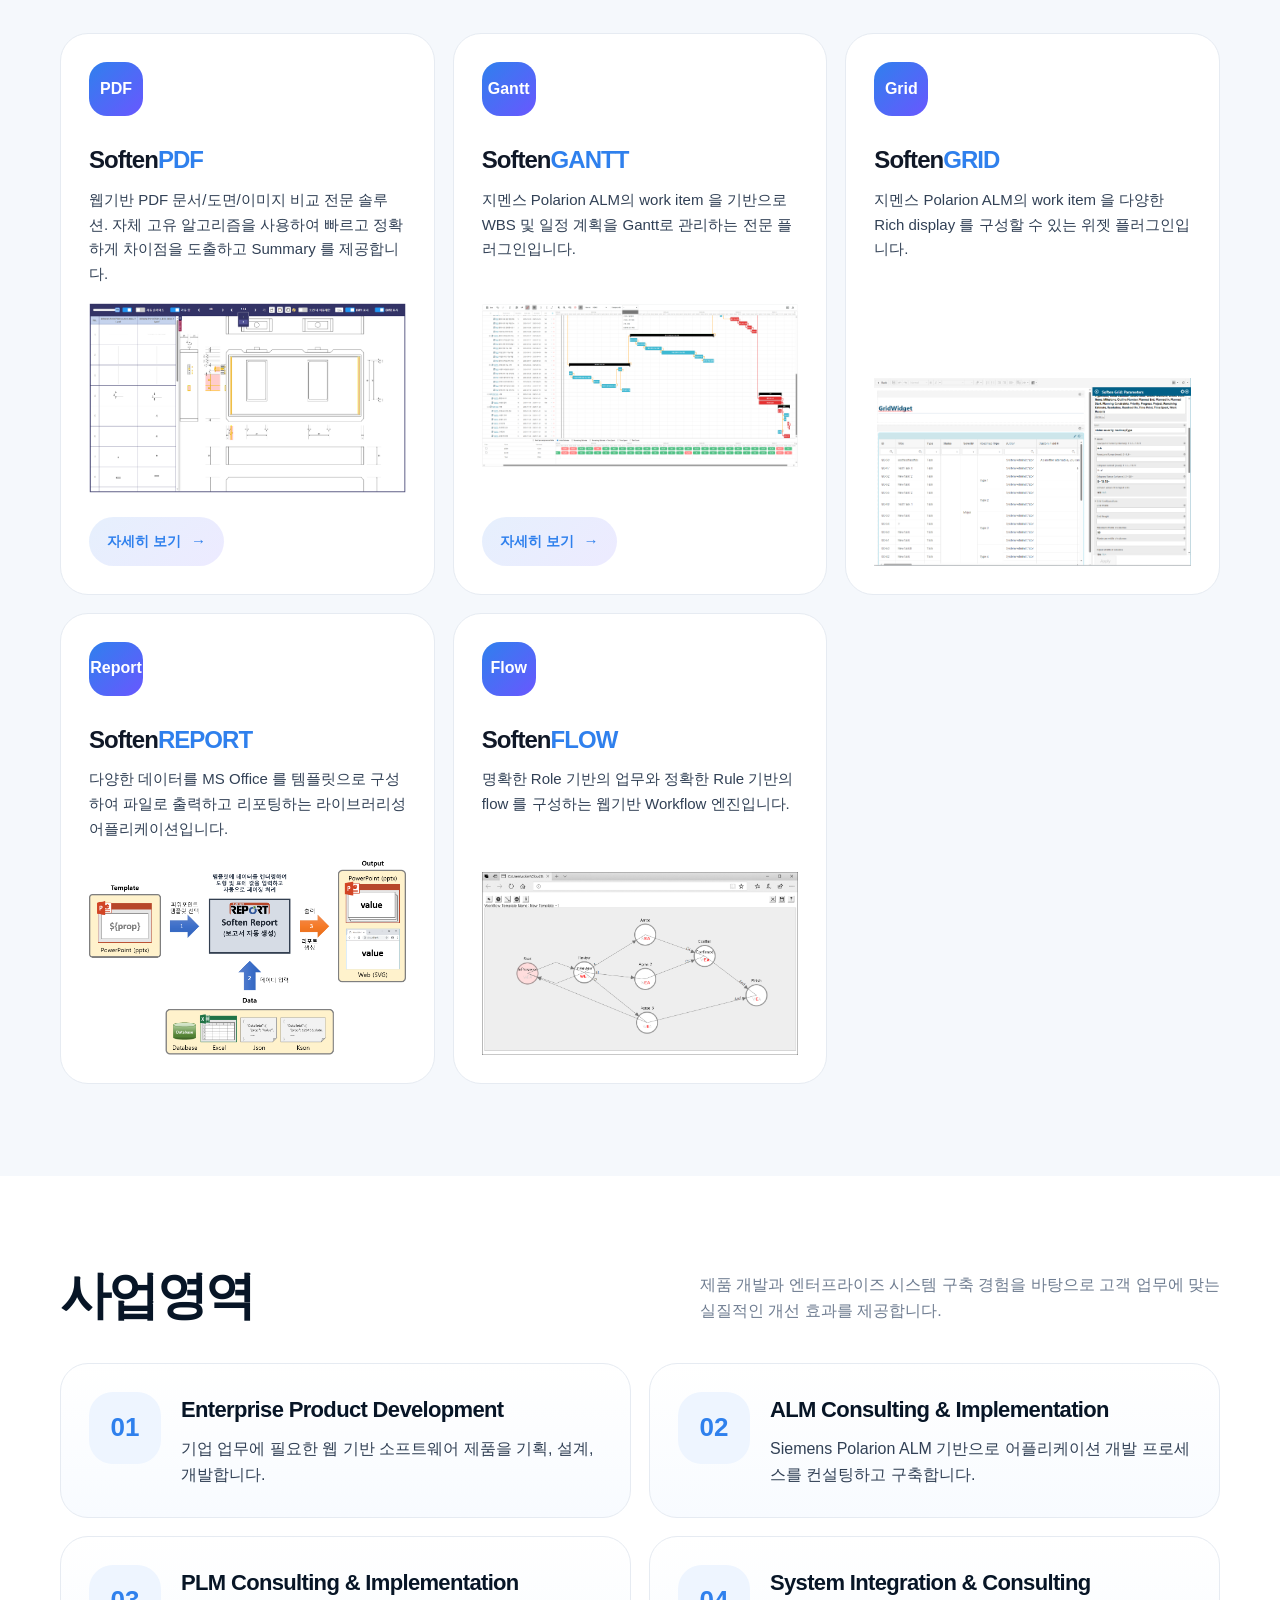
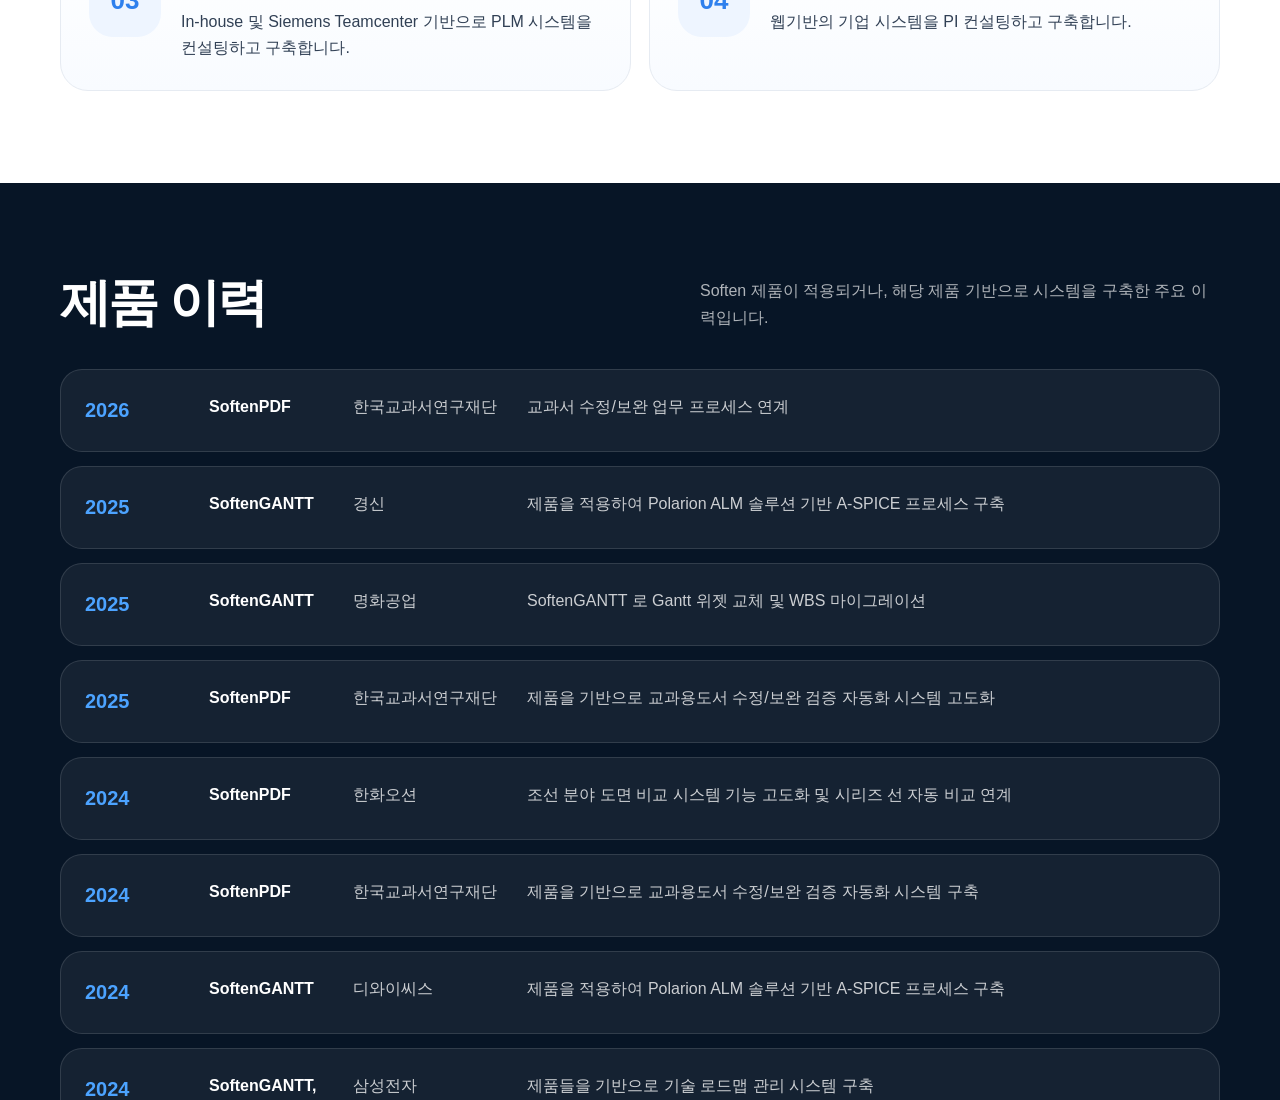
==== commit 2bd68c54: "제품 페이지 스타일 일반화(pdf->product), SoftenGANTT 제품 소개 페이지 추가" ====
--- a/softenworks.homepage/public/index.html
+++ b/softenworks.homepage/public/index.html
@@ -23,9 +23,9 @@
           <div class="submenu" role="group" aria-label="제품소개 하위 메뉴">
             <a href="softenpdf.html">SoftenPDF</a>
             <a href="softengantt.html">SoftenGANTT</a>
-            <a href="softengrid.html">SoftenGRID</a>
-            <a href="softenreport.html">SoftenREPORT</a>
-            <a href="softenflow.html">SoftenFLOW</a>
+            <a href="#SoftenGRID">SoftenGRID</a>
+            <a href="#SoftenREPORT">SoftenREPORT</a>
+            <a href="#SoftenFLOW">SoftenFLOW</a>
           </div>
         </div>
         <a href="#business">사업영역</a>
@@ -175,7 +175,7 @@
             <img src="img/soften-gantt.png" alt="Soften GANTT">
             <a class="product-link" href="softengantt.html">자세히 보기</a>
           </article>
-          <article class="product">
+          <article id="SoftenGRID" class="product">
             <div>
               <div class="icon">Grid</div>
               <h3>Soften<span>GRID</span></h3>
@@ -183,7 +183,7 @@
             </div>
             <img src="img/soften-grid.png" alt="Soften GRID">
           </article>
-          <article class="product">
+          <article id="SoftenREPORT" class="product">
             <div>
               <div class="icon">Report</div>
               <h3>Soften<span>REPORT</span></h3>
@@ -191,7 +191,7 @@
             </div>
             <img src="img/soften-report.png" alt="Soften REPORT">
           </article>
-          <article class="product">
+          <article id="SoftenFLOW" class="product">
             <div>
               <div class="icon">Flow</div>
               <h3>Soften<span>FLOW</span></h3>
@@ -239,6 +239,7 @@
         <div class="timeline">
           <div class="history-row"><strong>2026</strong><p class="highlight">SoftenPDF</p><p>한국교과서연구재단</p><p>교과서 수정/보완 업무 프로세스 연계</p></div>
           <div class="history-row"><strong>2025</strong><p class="highlight">SoftenGANTT</p><p>경신</p><p>제품을 적용하여 Polarion ALM 솔루션 기반 A-SPICE 프로세스 구축</p></div>
+          <div class="history-row"><strong>2025</strong><p class="highlight">SoftenGANTT</p><p>명화공업</p><p>SoftenGANTT 로 Gantt 위젯 교체 및 WBS 마이그레이션</p></div>
           <div class="history-row"><strong>2025</strong><p class="highlight">SoftenPDF</p><p>한국교과서연구재단</p><p>제품을 기반으로 교과용도서 수정/보완 검증 자동화 시스템 고도화</p></div>
           <div class="history-row"><strong>2024</strong><p class="highlight">SoftenPDF</p><p>한화오션</p><p>조선 분야 도면 비교 시스템 기능 고도화 및 시리즈 선 자동 비교 연계</p></div>
           <div class="history-row"><strong>2024</strong><p class="highlight">SoftenPDF</p><p>한국교과서연구재단</p><p>제품을 기반으로 교과용도서 수정/보완 검증 자동화 시스템 구축</p></div>
@@ -259,12 +260,12 @@
             <h2>CONTACT US</h2>
             <p>제품 도입, 기술/영업 협업, 구축 문의가 필요하시면 SoftenWORKS에 연락해 주세요.</p>
             <div class="hero-actions">
-              <a class="btn primary" href="mailto:contact@softenworks.com">문의 메일 보내기</a>
+              <a class="btn primary" href="mailto:support@softenworks.com">문의 메일 보내기</a>
             </div>
           </div>
           <div class="contact-list">
-            <div><strong>Email</strong>admin@softenworks.com<br>support@softenworks.com</div>
-            <div><strong>Phone</strong>+82 031-000-0000</div>
+            <div><strong>Email</strong>support@softenworks.com<br>admin@softenworks.com</div>
+            <div><strong>Phone</strong>+82 031-000-0000<br>+82 010-3035-7048</div>
             <div><strong>Address</strong>경기도 용인시 수지구 광교마을로 83, 5층 B188호(상현동, 위너스타워)</div>
             <div><strong>Business Hours</strong>Mon - Fri, 09:00 - 18:00</div>
           </div>
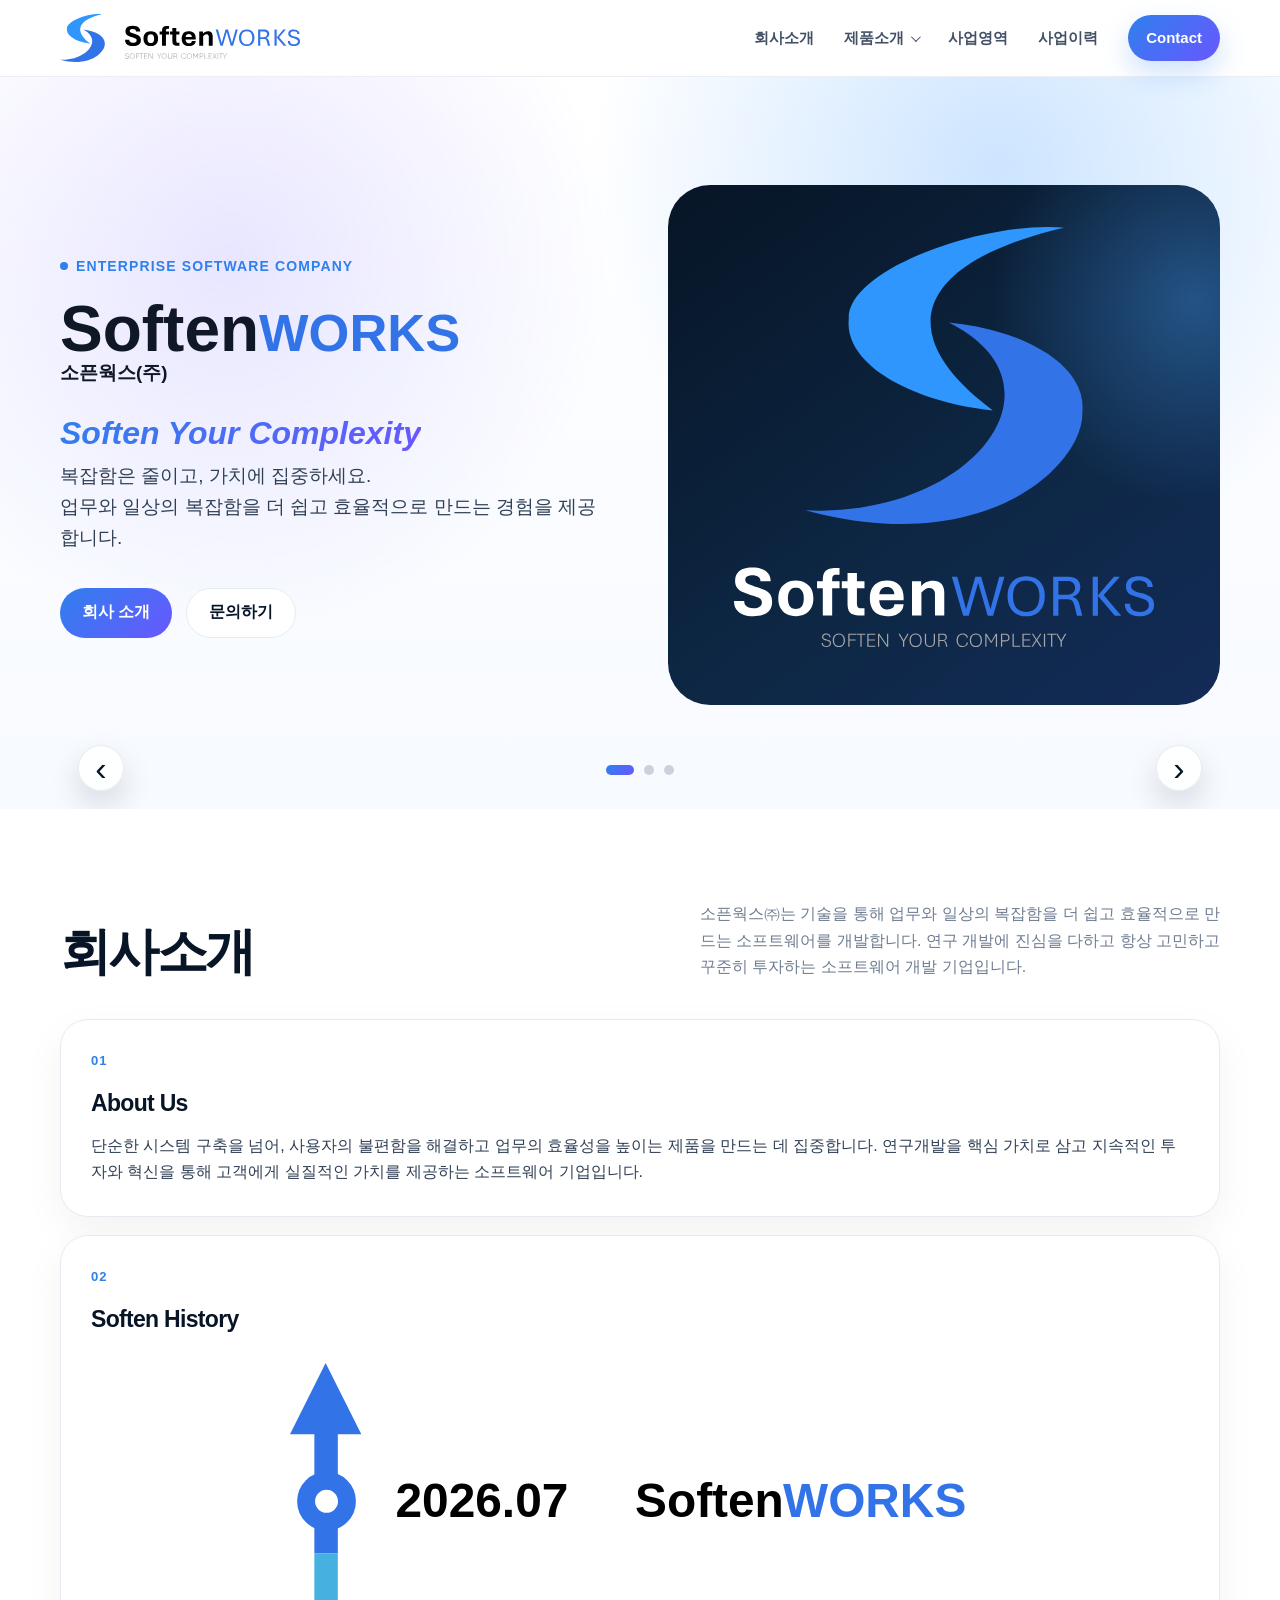
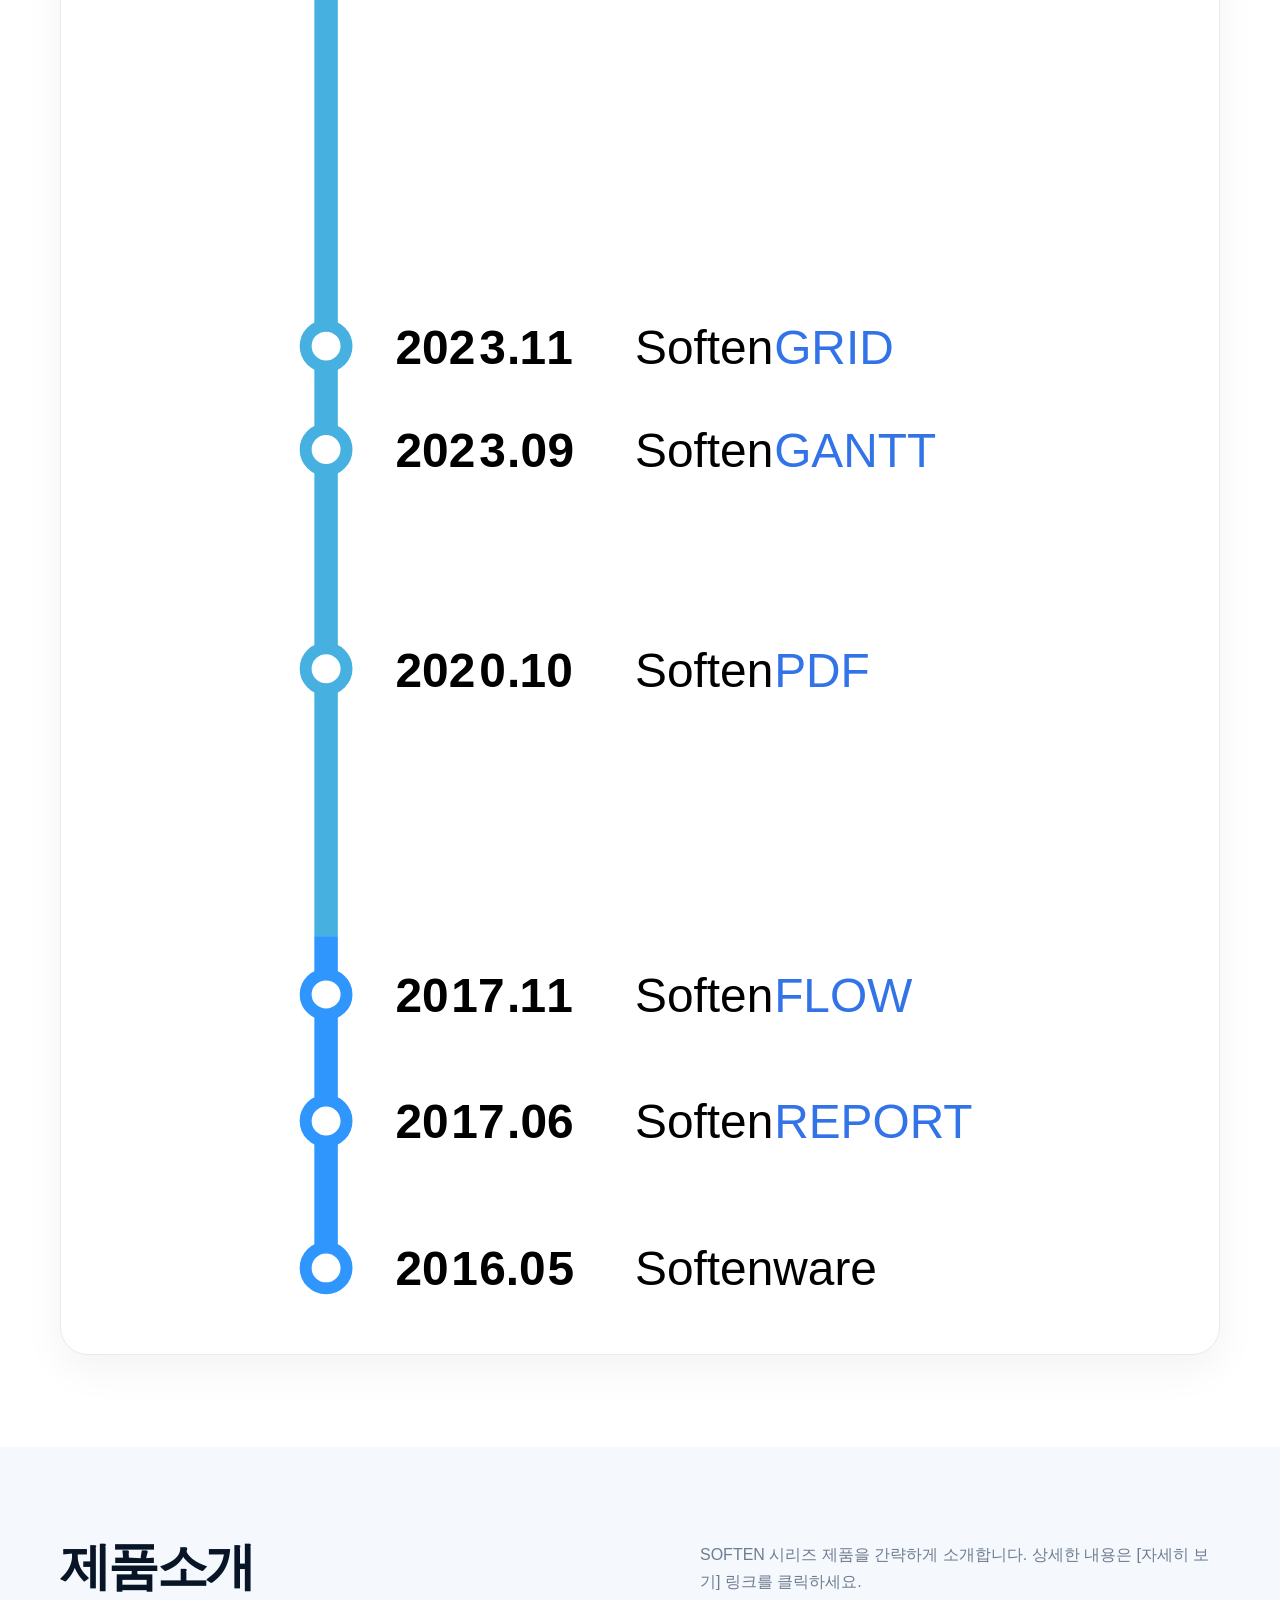
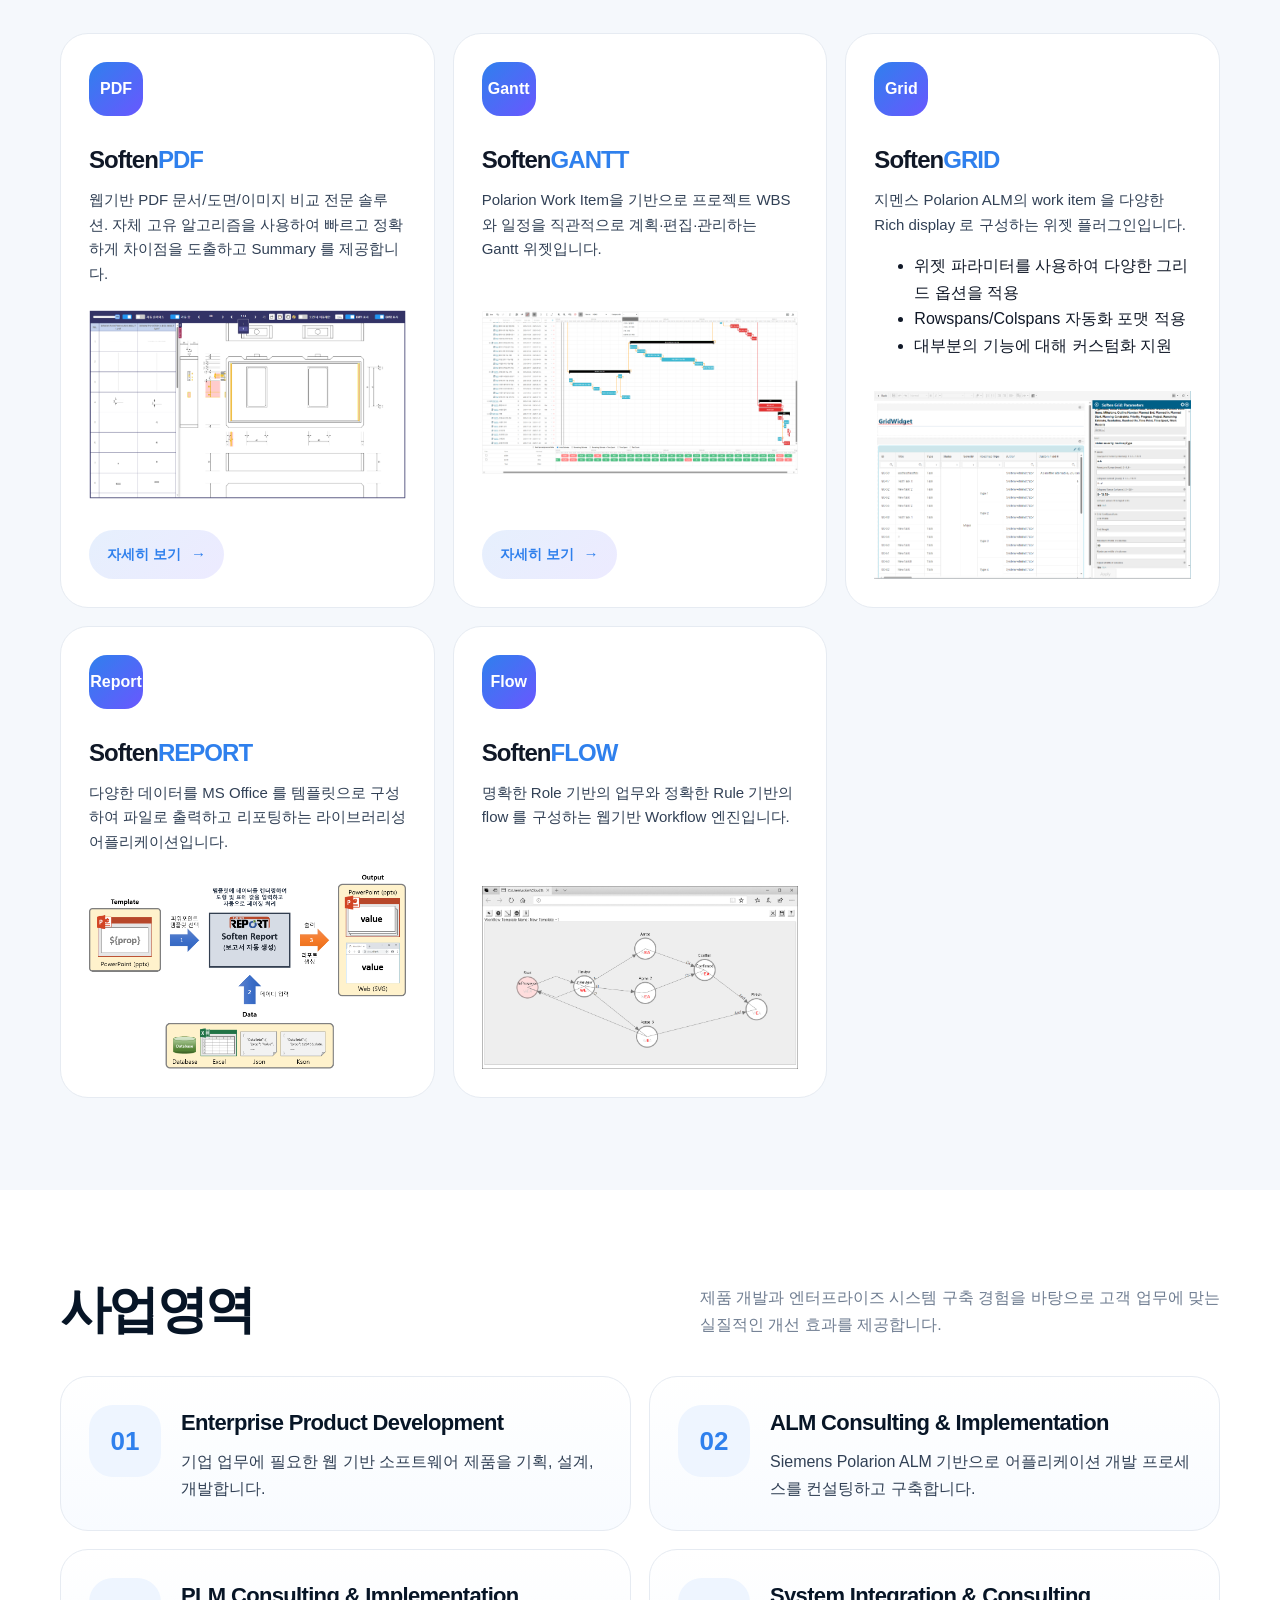
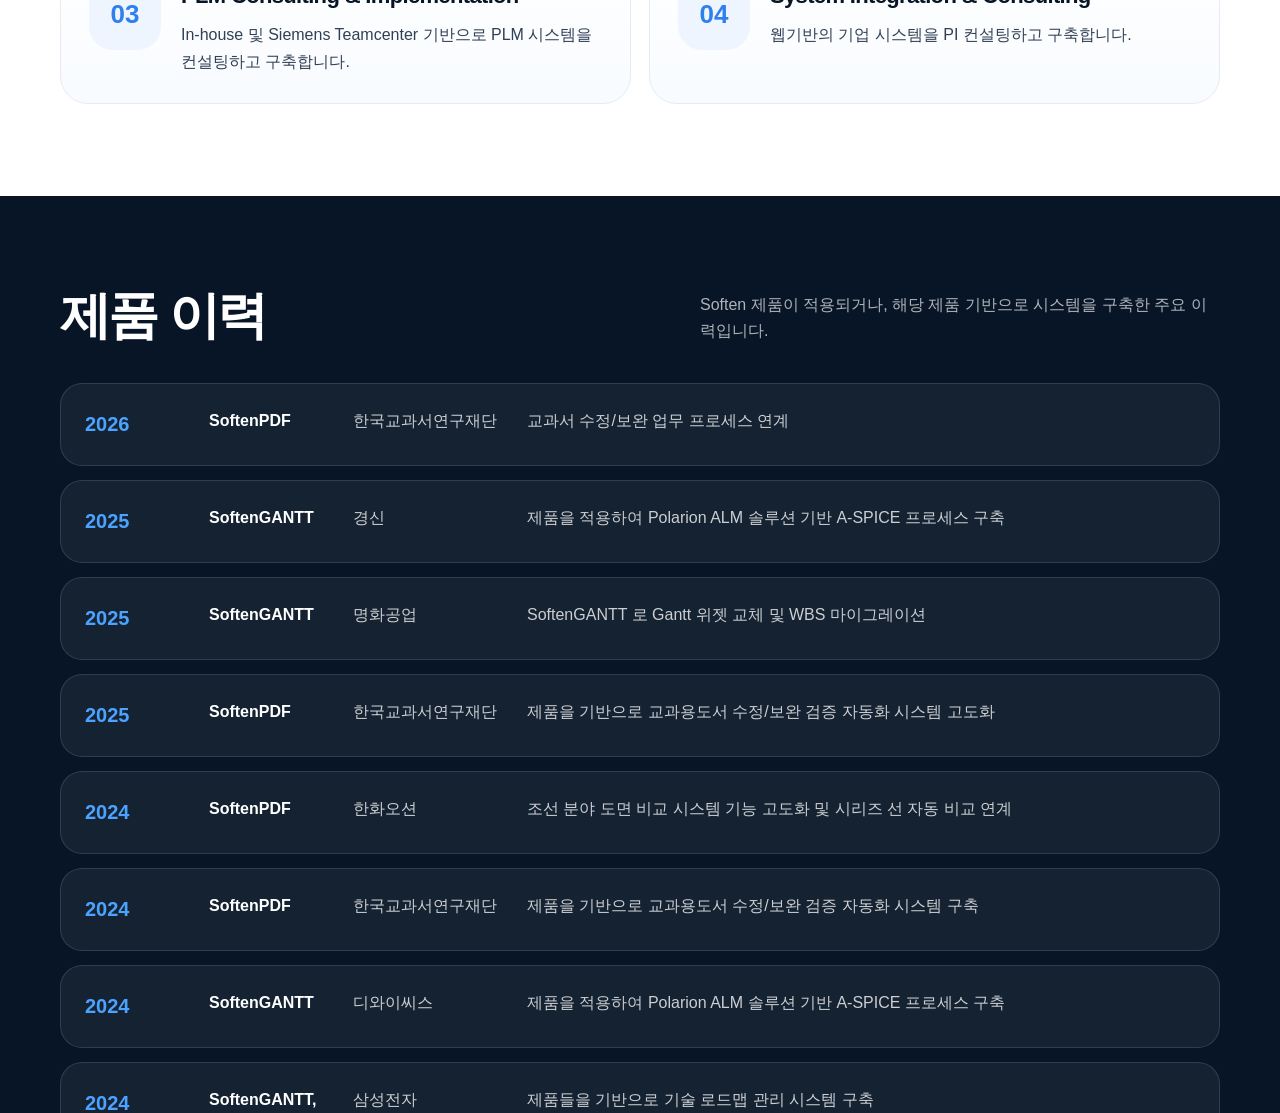
==== commit b9052e85: "일부 설명 추가, robots.txt 추가" ====
--- a/softenworks.homepage/public/index.html
+++ b/softenworks.homepage/public/index.html
@@ -4,7 +4,13 @@
   <meta charset="utf-8" />
   <meta name="viewport" content="width=device-width, initial-scale=1" />
   <meta name="description" content="SoftenWORKS는 복잡한 업무를 부드럽고 명확하게 만드는 엔터프라이즈 소프트웨어 제품을 제공합니다." />
+  
   <title>SoftenWORKS | Soften Your Complexity</title>
+  
+  <link rel="icon" href="/favicon.ico" sizes="any">
+  <link rel="icon" href="/favicon.svg" type="image/svg+xml">
+  <link rel="apple-touch-icon" href="/apple-touch-icon.png">
+  
   <link href="css/softenworks.css" rel="stylesheet">
 </head>
 <body>
@@ -170,7 +176,7 @@
             <div>
               <div class="icon">Gantt</div>
               <h3>Soften<span>GANTT</span></h3>
-              <p>지멘스 Polarion ALM의 work item 을 기반으로 WBS 및 일정 계획을 Gantt로 관리하는 전문 플러그인입니다.</p>
+              <p>Polarion Work Item을 기반으로 프로젝트 WBS와 일정을 직관적으로 계획·편집·관리하는 Gantt 위젯입니다.</p>
             </div>
             <img src="img/soften-gantt.png" alt="Soften GANTT">
             <a class="product-link" href="softengantt.html">자세히 보기</a>
@@ -179,7 +185,12 @@
             <div>
               <div class="icon">Grid</div>
               <h3>Soften<span>GRID</span></h3>
-              <p>지멘스 Polarion ALM의 work item 을 다양한 Rich display 를 구성할 수 있는 위젯 플러그인입니다.</p>
+              <p>지멘스 Polarion ALM의 work item 을 다양한 Rich display 로 구성하는 위젯 플러그인입니다.</p>
+           	  <ul class="text-start">
+                <li>위젯 파라미터를 사용하여 다양한 그리드 옵션을 적용</li>
+                <li>Rowspans/Colspans 자동화 포맷 적용</li>
+                <li>대부분의 기능에 대해 커스텀화 지원</li>
+              </ul>
             </div>
             <img src="img/soften-grid.png" alt="Soften GRID">
           </article>
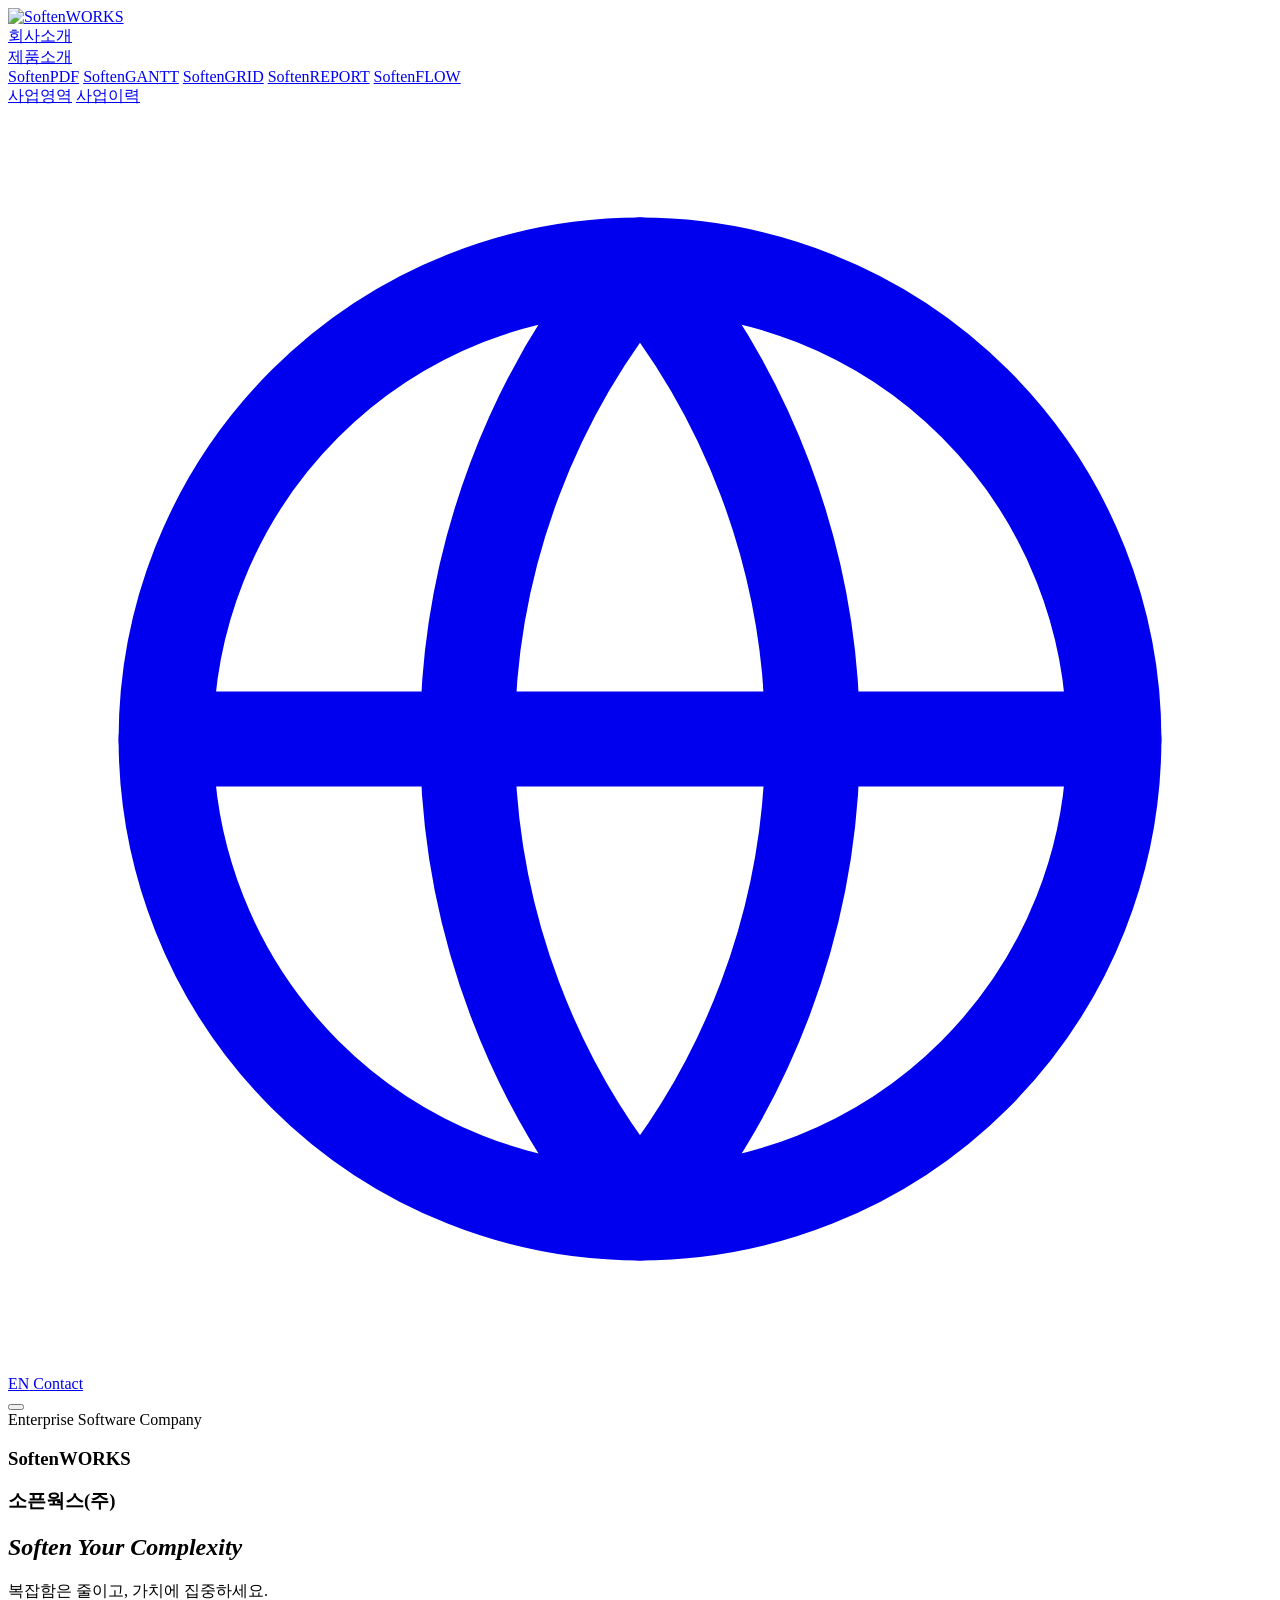
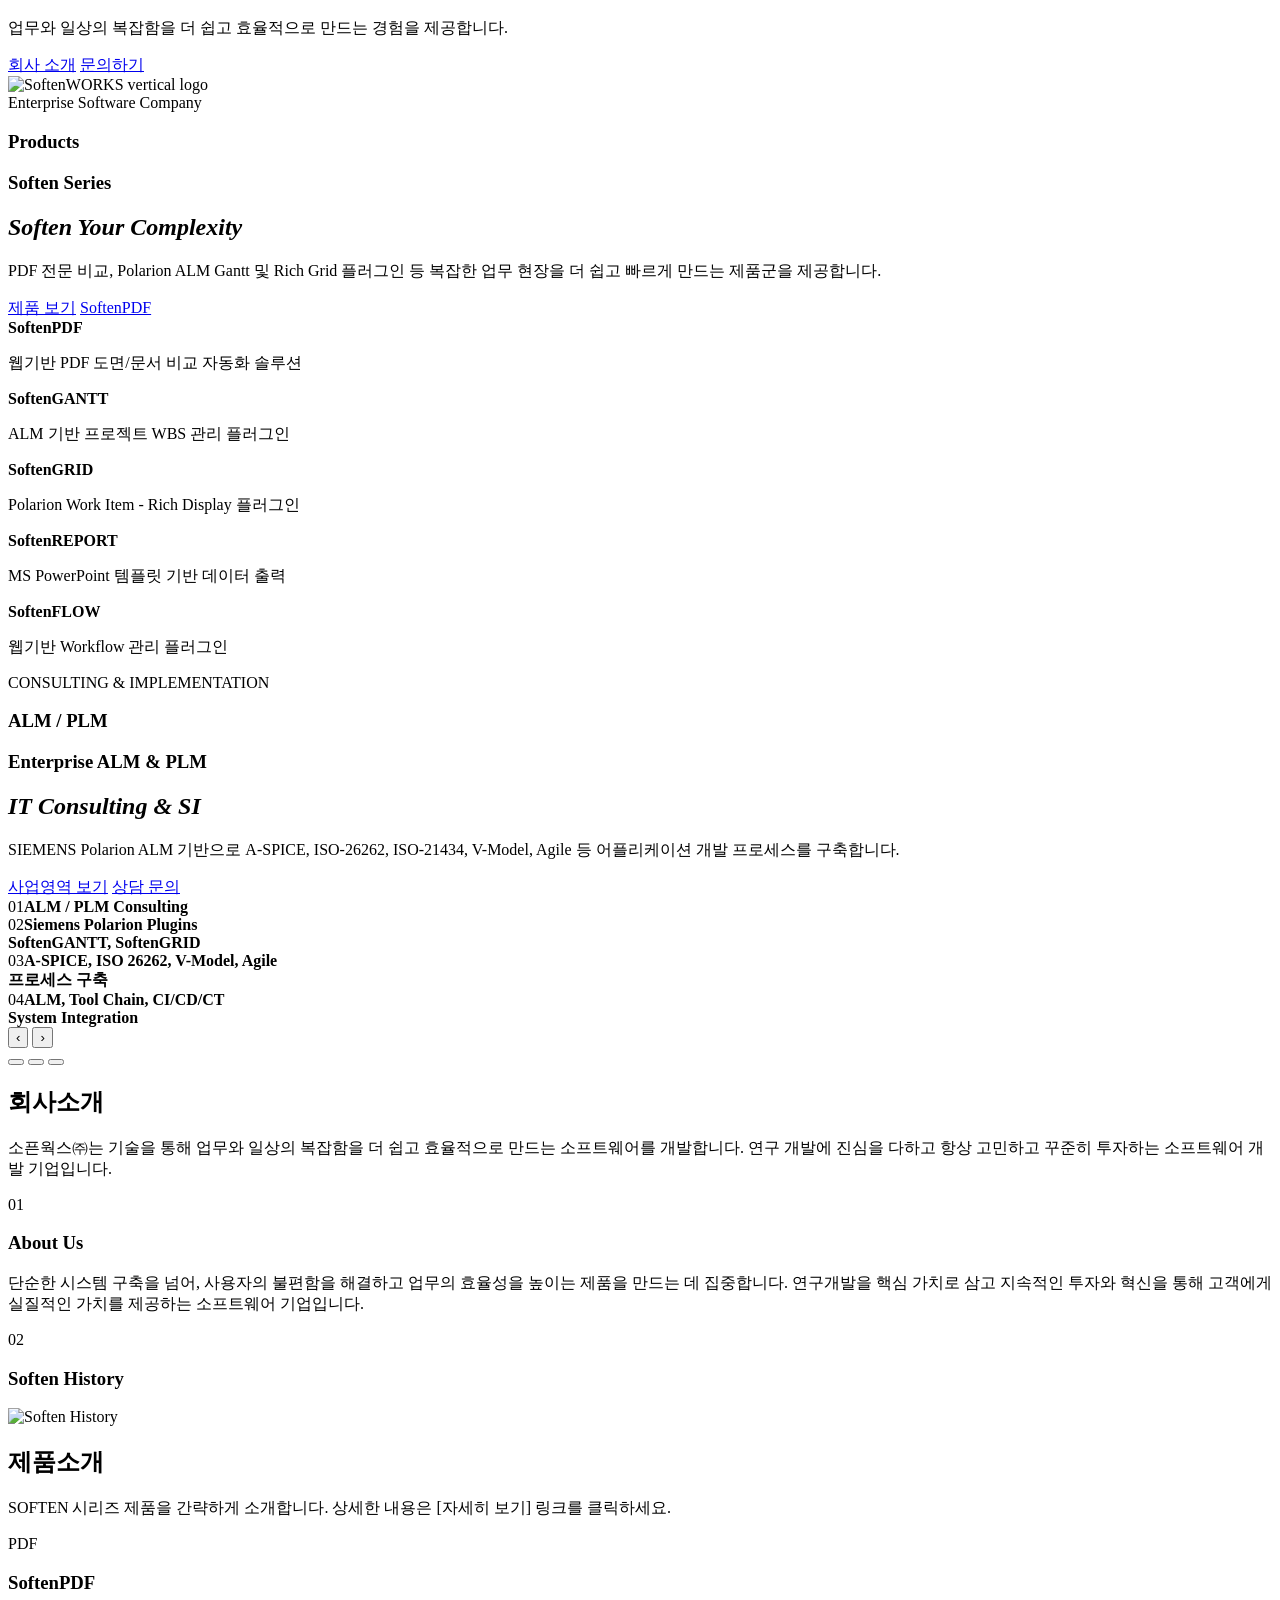
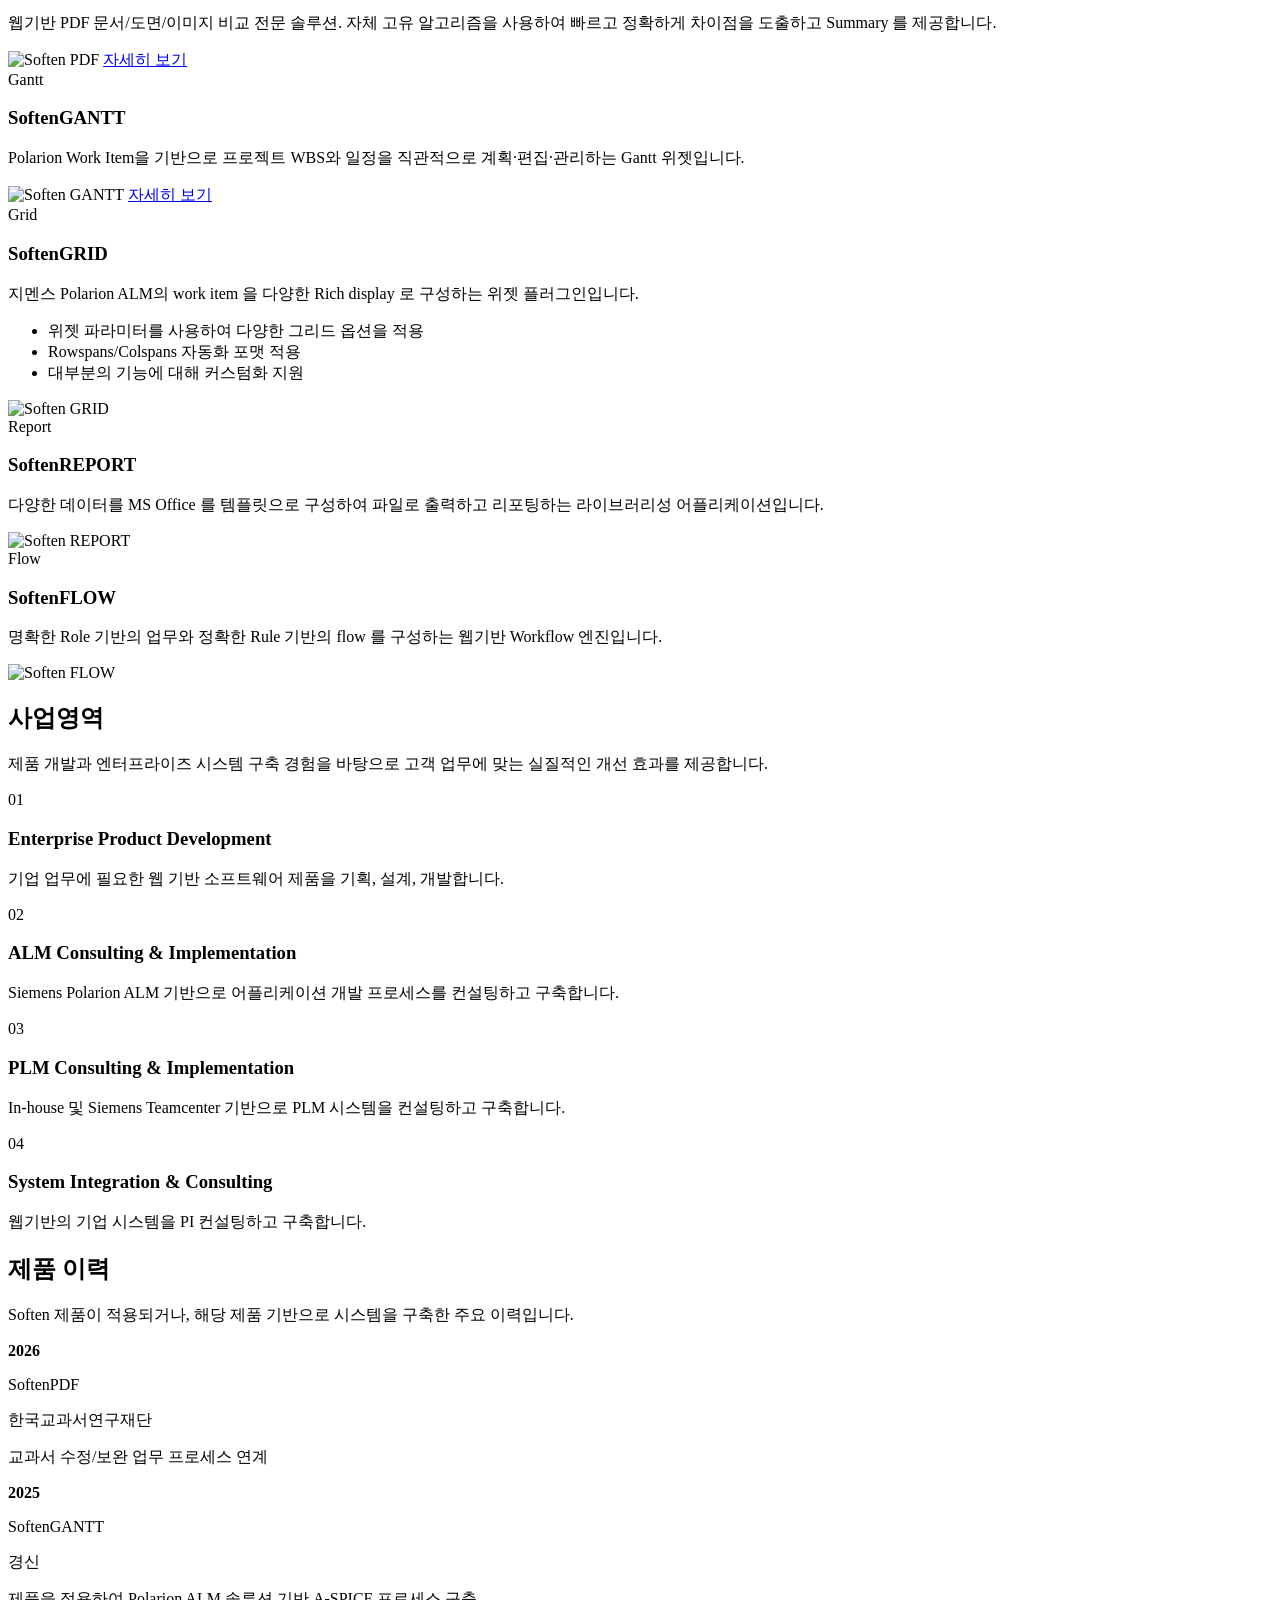
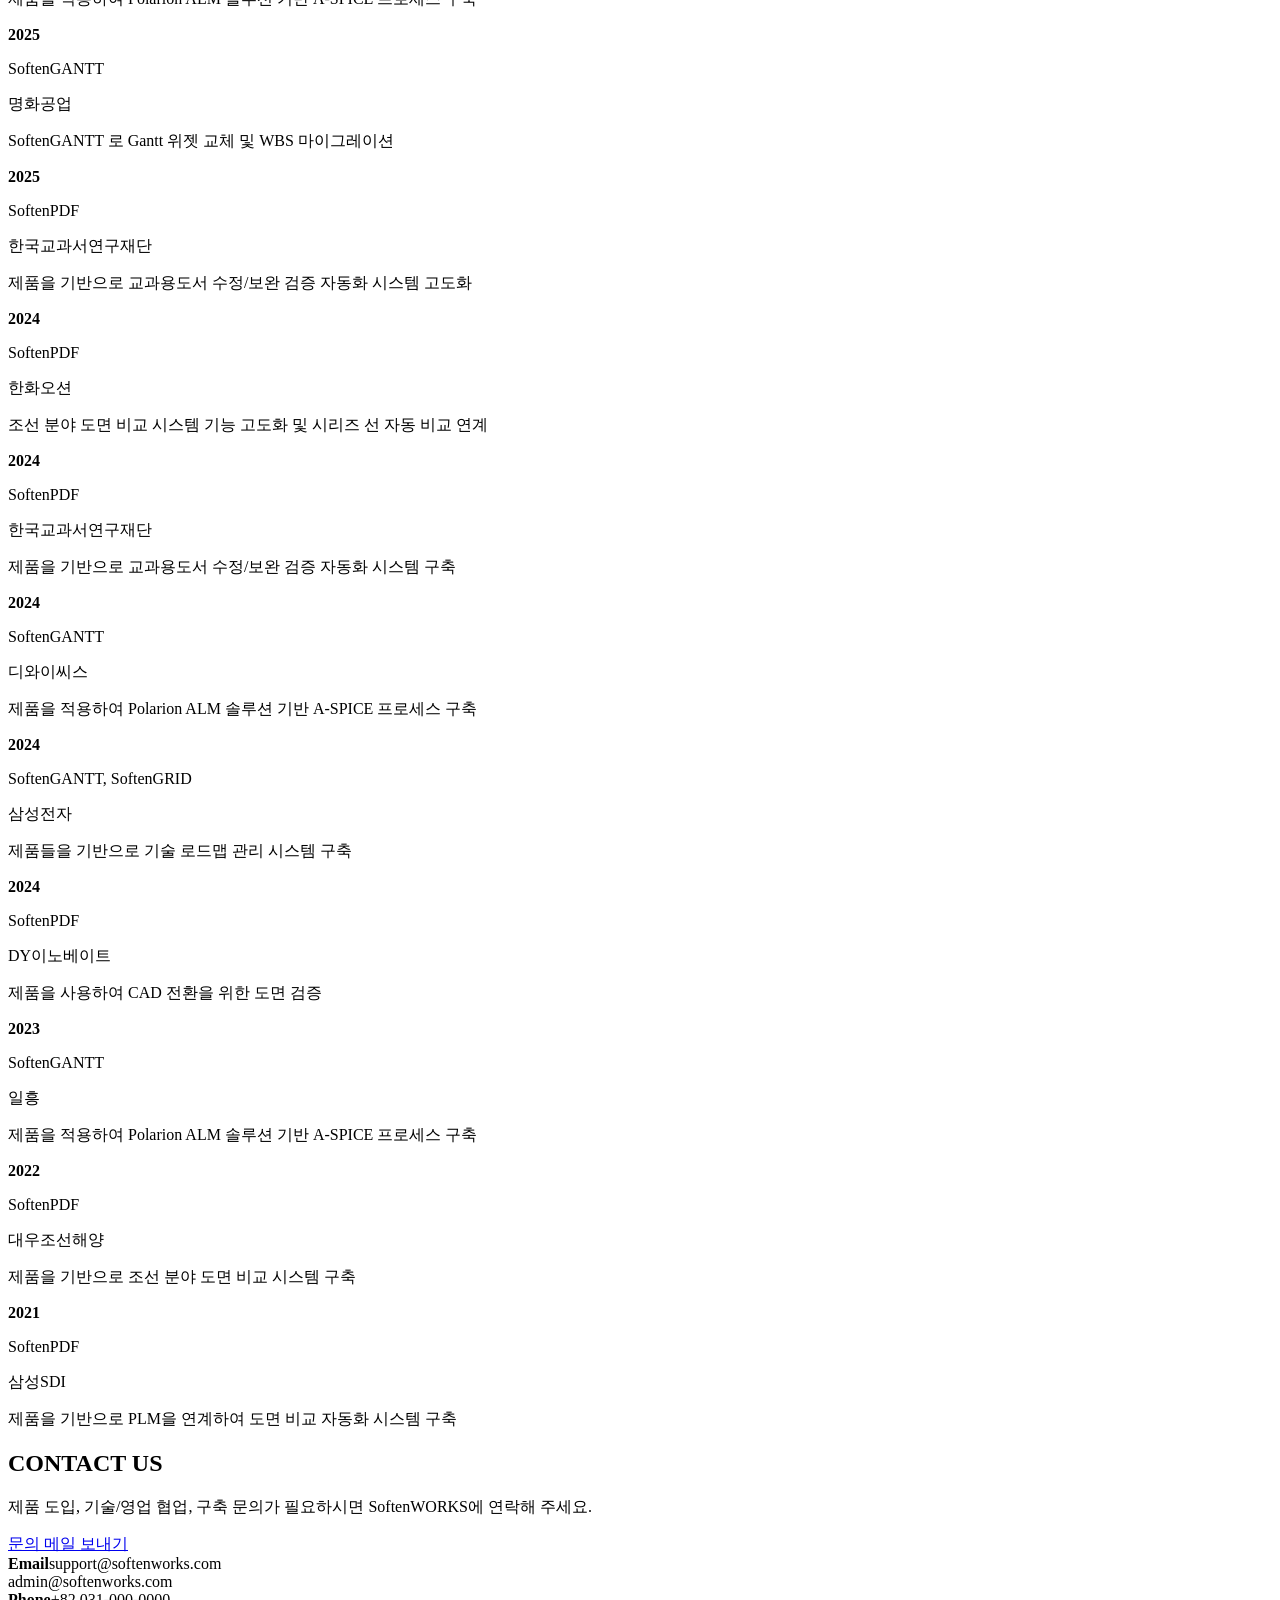
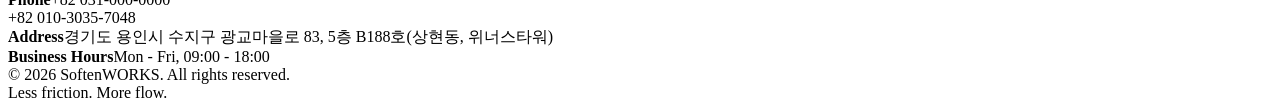
==== commit 869976c9: "영문화 적용, 메타데이터 추가" ====
--- a/softenworks.homepage/public/index.html
+++ b/softenworks.homepage/public/index.html
@@ -4,20 +4,36 @@
   <meta charset="utf-8" />
   <meta name="viewport" content="width=device-width, initial-scale=1" />
   <meta name="description" content="SoftenWORKS는 복잡한 업무를 부드럽고 명확하게 만드는 엔터프라이즈 소프트웨어 제품을 제공합니다." />
-  
+  <meta name="robots" content="index, follow" />
+  <meta name="theme-color" content="#071526" />
+  <meta property="og:type" content="website" />
+  <meta property="og:site_name" content="SoftenWORKS" />
+  <meta property="og:locale" content="ko_KR" />
+  <meta property="og:locale:alternate" content="en_US" />
+  <meta property="og:title" content="SoftenWORKS | Soften Your Complexity" />
+  <meta property="og:description" content="엔터프라이즈 소프트웨어와 Polarion ALM 솔루션으로 복잡한 업무를 더 쉽고 효율적으로 만듭니다." />
+  <meta property="og:url" content="https://www.softenworks.com/" />
+  <meta name="twitter:card" content="summary" />
+  <meta name="twitter:title" content="SoftenWORKS | Soften Your Complexity" />
+  <meta name="twitter:description" content="엔터프라이즈 소프트웨어와 Polarion ALM 솔루션으로 복잡한 업무를 더 쉽고 효율적으로 만듭니다." />
+  <link rel="canonical" href="https://www.softenworks.com/" />
+  <link rel="alternate" hreflang="ko" href="https://www.softenworks.com/" />
+  <link rel="alternate" hreflang="en" href="https://www.softenworks.com/en/" />
+  <link rel="alternate" hreflang="x-default" href="https://www.softenworks.com/" />
+
   <title>SoftenWORKS | Soften Your Complexity</title>
   
   <link rel="icon" href="/favicon.ico" sizes="any">
   <link rel="icon" href="/favicon.svg" type="image/svg+xml">
   <link rel="apple-touch-icon" href="/apple-touch-icon.png">
   
-  <link href="css/softenworks.css" rel="stylesheet">
+  <link href="/css/softenworks.css" rel="stylesheet">
 </head>
 <body>
   <header>
     <div class="container nav">
       <a href="index.html" class="brand" aria-label="SoftenWORKS home" title="Home">
-      	<img width="240" height="48" src="img/softenworks-logo.svg"/>
+      	<img width="240" height="48" src="/img/softenworks-logo.svg" alt="SoftenWORKS" />
       </a>
       <nav id="main-menu" class="menu" aria-label="Main navigation">
         <a href="#about">회사소개</a>
@@ -36,6 +52,13 @@
         </div>
         <a href="#business">사업영역</a>
         <a href="#history">사업이력</a>
+        <a class="language-link" href="/en/index.html" lang="en" hreflang="en" aria-label="영문 페이지로 이동">
+          <svg class="language-icon" viewBox="0 0 24 24" fill="none" stroke="currentColor" stroke-width="1.8" stroke-linecap="round" stroke-linejoin="round" aria-hidden="true" focusable="false">
+            <circle cx="12" cy="12" r="9"></circle>
+            <path d="M3 12h18M12 3a14 14 0 0 1 0 18M12 3a14 14 0 0 0 0 18"></path>
+          </svg>
+          <span class="language-code">EN</span>
+        </a>
         <a class="cta" href="#contact">Contact</a>
       </nav>
       <button class="hamburger" type="button" aria-label="메뉴 열기" aria-controls="main-menu" aria-expanded="false">
@@ -66,8 +89,8 @@
                     <a class="btn secondary" href="#contact">문의하기</a>
                   </div>
                 </div>
-                <div class="hero-card" aria-label="Brand visual card">
-                  <img width="420" height="420" src="img/softenworks-logo-vertical-whitesoften.svg" alt="SoftenWORKS vertical logo" />
+                <div class="hero-card" role="img" aria-label="Brand visual card">
+                  <img width="420" height="420" src="/img/softenworks-logo-vertical-whitesoften.svg" alt="SoftenWORKS vertical logo" />
                 </div>
               </div>
             </article>
@@ -86,7 +109,7 @@
                     <a class="btn secondary" href="softenpdf.html">SoftenPDF</a>
                   </div>
                 </div>
-                <div class="hero-panel product-panel" aria-label="SoftenWORKS product cards">
+                <div class="hero-panel product-panel" role="group" aria-label="SoftenWORKS product cards">
                   <div class="mini-product"><strong>Soften<span>PDF</span></strong><p>웹기반 PDF 도면/문서 비교 자동화 솔루션</p></div>
                   <div class="mini-product"><strong>Soften<span>GANTT</span></strong><p>ALM 기반 프로젝트 WBS 관리 플러그인</p></div>
                   <div class="mini-product"><strong>Soften<span>GRID</span></strong><p>Polarion Work Item - Rich Display 플러그인</p></div>
@@ -99,18 +122,18 @@
             <article class="hero-slide" aria-label="ALM 사업 영역">
               <div class="hero-grid">
                 <div class="hero-copy">
-                  <div class="eyebrow">CONSULTING & IMPLEMENTATION</div>
+                  <div class="eyebrow">CONSULTING &amp; IMPLEMENTATION</div>
                   <h1 class="hero-title">ALM / PLM</h1>
-                  <h3 class="hero-company">Enterprise ALM & PLM</h3>
+                  <h3 class="hero-company">Enterprise ALM &amp; PLM</h3>
                   <p></p>
-                  <h2><em>IT Consulting & SI</em></h2>
+                  <h2><em>IT Consulting &amp; SI</em></h2>
                   <p style="margin-top: 0;">SIEMENS Polarion ALM 기반으로 A-SPICE, ISO-26262, ISO-21434, V-Model, Agile 등 어플리케이션 개발 프로세스를 구축합니다.</p>
                   <div class="hero-actions">
                     <a class="btn primary" href="#business">사업영역 보기</a>
                     <a class="btn secondary" href="#contact">상담 문의</a>
                   </div>
                 </div>
-                <div class="hero-panel alm-panel" aria-label="ALM business areas">
+                <div class="hero-panel alm-panel" role="group" aria-label="ALM business areas">
                   <div class="alm-line"><span>01</span><strong>ALM / PLM Consulting</strong></div>
                   <div class="alm-line"><span>02</span><strong>Siemens Polarion Plugins<br/>SoftenGANTT, SoftenGRID</strong></div>
                   <div class="alm-line"><span>03</span><strong>A-SPICE, ISO 26262, V-Model, Agile<br/>프로세스 구축 </strong></div>
@@ -149,7 +172,7 @@
             <h3>Soften History</h3>
             <picture class="history-image">
               <source media="(max-width: 560px)" srcset="img/soften-history-vertical.svg">
-              <img src="img/soften-history-horizontal.svg" alt="Soften History">
+              <img src="/img/soften-history-horizontal.svg" alt="Soften History">
             </picture>
           </article>
         </div>
@@ -169,7 +192,7 @@
               <h3>Soften<span>PDF</span></h3>
               <p>웹기반 PDF 문서/도면/이미지 비교 전문 솔루션. 자체 고유 알고리즘을 사용하여 빠르고 정확하게 차이점을 도출하고 Summary 를 제공합니다.</p>
             </div>
-            <img src="img/soften-pdf-image.png" alt="Soften PDF">
+            <img src="/img/soften-pdf-image.png" alt="Soften PDF">
             <a class="product-link" href="softenpdf.html">자세히 보기</a>
           </article>
           <article class="product">
@@ -178,7 +201,7 @@
               <h3>Soften<span>GANTT</span></h3>
               <p>Polarion Work Item을 기반으로 프로젝트 WBS와 일정을 직관적으로 계획·편집·관리하는 Gantt 위젯입니다.</p>
             </div>
-            <img src="img/soften-gantt.png" alt="Soften GANTT">
+            <img src="/img/soften-gantt.png" alt="Soften GANTT">
             <a class="product-link" href="softengantt.html">자세히 보기</a>
           </article>
           <article id="SoftenGRID" class="product">
@@ -192,7 +215,7 @@
                 <li>대부분의 기능에 대해 커스텀화 지원</li>
               </ul>
             </div>
-            <img src="img/soften-grid.png" alt="Soften GRID">
+            <img src="/img/soften-grid.png" alt="Soften GRID">
           </article>
           <article id="SoftenREPORT" class="product">
             <div>
@@ -200,7 +223,7 @@
               <h3>Soften<span>REPORT</span></h3>
               <p>다양한 데이터를 MS Office 를 템플릿으로 구성하여 파일로 출력하고 리포팅하는 라이브러리성 어플리케이션입니다.</p>
             </div>
-            <img src="img/soften-report.png" alt="Soften REPORT">
+            <img src="/img/soften-report.png" alt="Soften REPORT">
           </article>
           <article id="SoftenFLOW" class="product">
             <div>
@@ -208,7 +231,7 @@
               <h3>Soften<span>FLOW</span></h3>
               <p>명확한 Role 기반의 업무와 정확한 Rule 기반의 flow 를 구성하는 웹기반 Workflow 엔진입니다. </p>
             </div>
-            <img src="img/soften-flow.png" alt="Soften FLOW">
+            <img src="/img/soften-flow.png" alt="Soften FLOW">
           </article>
         </div>
       </div>
@@ -227,15 +250,15 @@
           </article>
           <article class="business-item">
             <div class="mark">02</div>
-            <div><h3>ALM Consulting & Implementation</h3><p>Siemens Polarion ALM 기반으로 어플리케이션 개발 프로세스를 컨설팅하고 구축합니다.</p></div>
+            <div><h3>ALM Consulting &amp; Implementation</h3><p>Siemens Polarion ALM 기반으로 어플리케이션 개발 프로세스를 컨설팅하고 구축합니다.</p></div>
           </article>
           <article class="business-item">
             <div class="mark">03</div>
-            <div><h3>PLM Consulting & Implementation</h3><p>In-house 및 Siemens Teamcenter 기반으로 PLM 시스템을 컨설팅하고 구축합니다.</p></div>
+            <div><h3>PLM Consulting &amp; Implementation</h3><p>In-house 및 Siemens Teamcenter 기반으로 PLM 시스템을 컨설팅하고 구축합니다.</p></div>
           </article>
           <article class="business-item">
             <div class="mark">04</div>
-            <div><h3>System Integration & Consulting</h3><p>웹기반의 기업 시스템을 PI 컨설팅하고 구축합니다.</p></div>
+            <div><h3>System Integration &amp; Consulting</h3><p>웹기반의 기업 시스템을 PI 컨설팅하고 구축합니다.</p></div>
           </article>
         </div>
       </div>
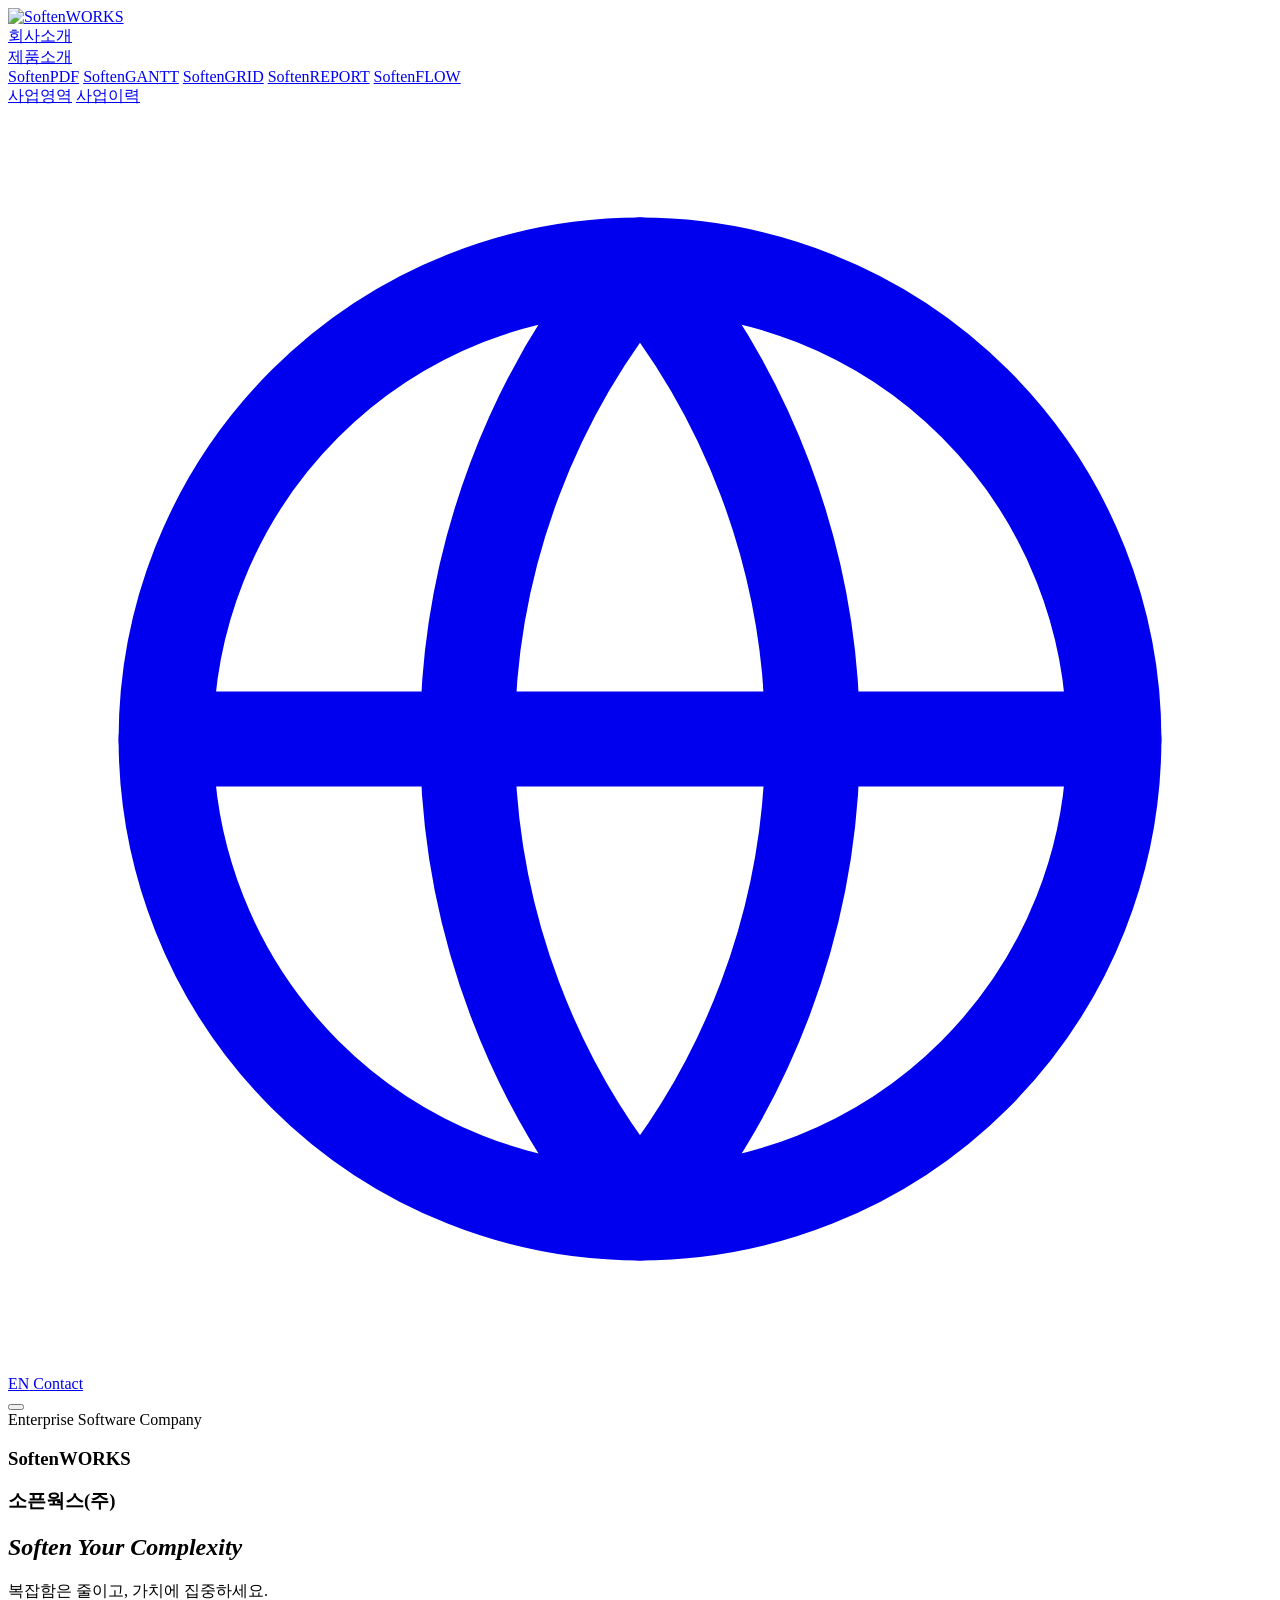
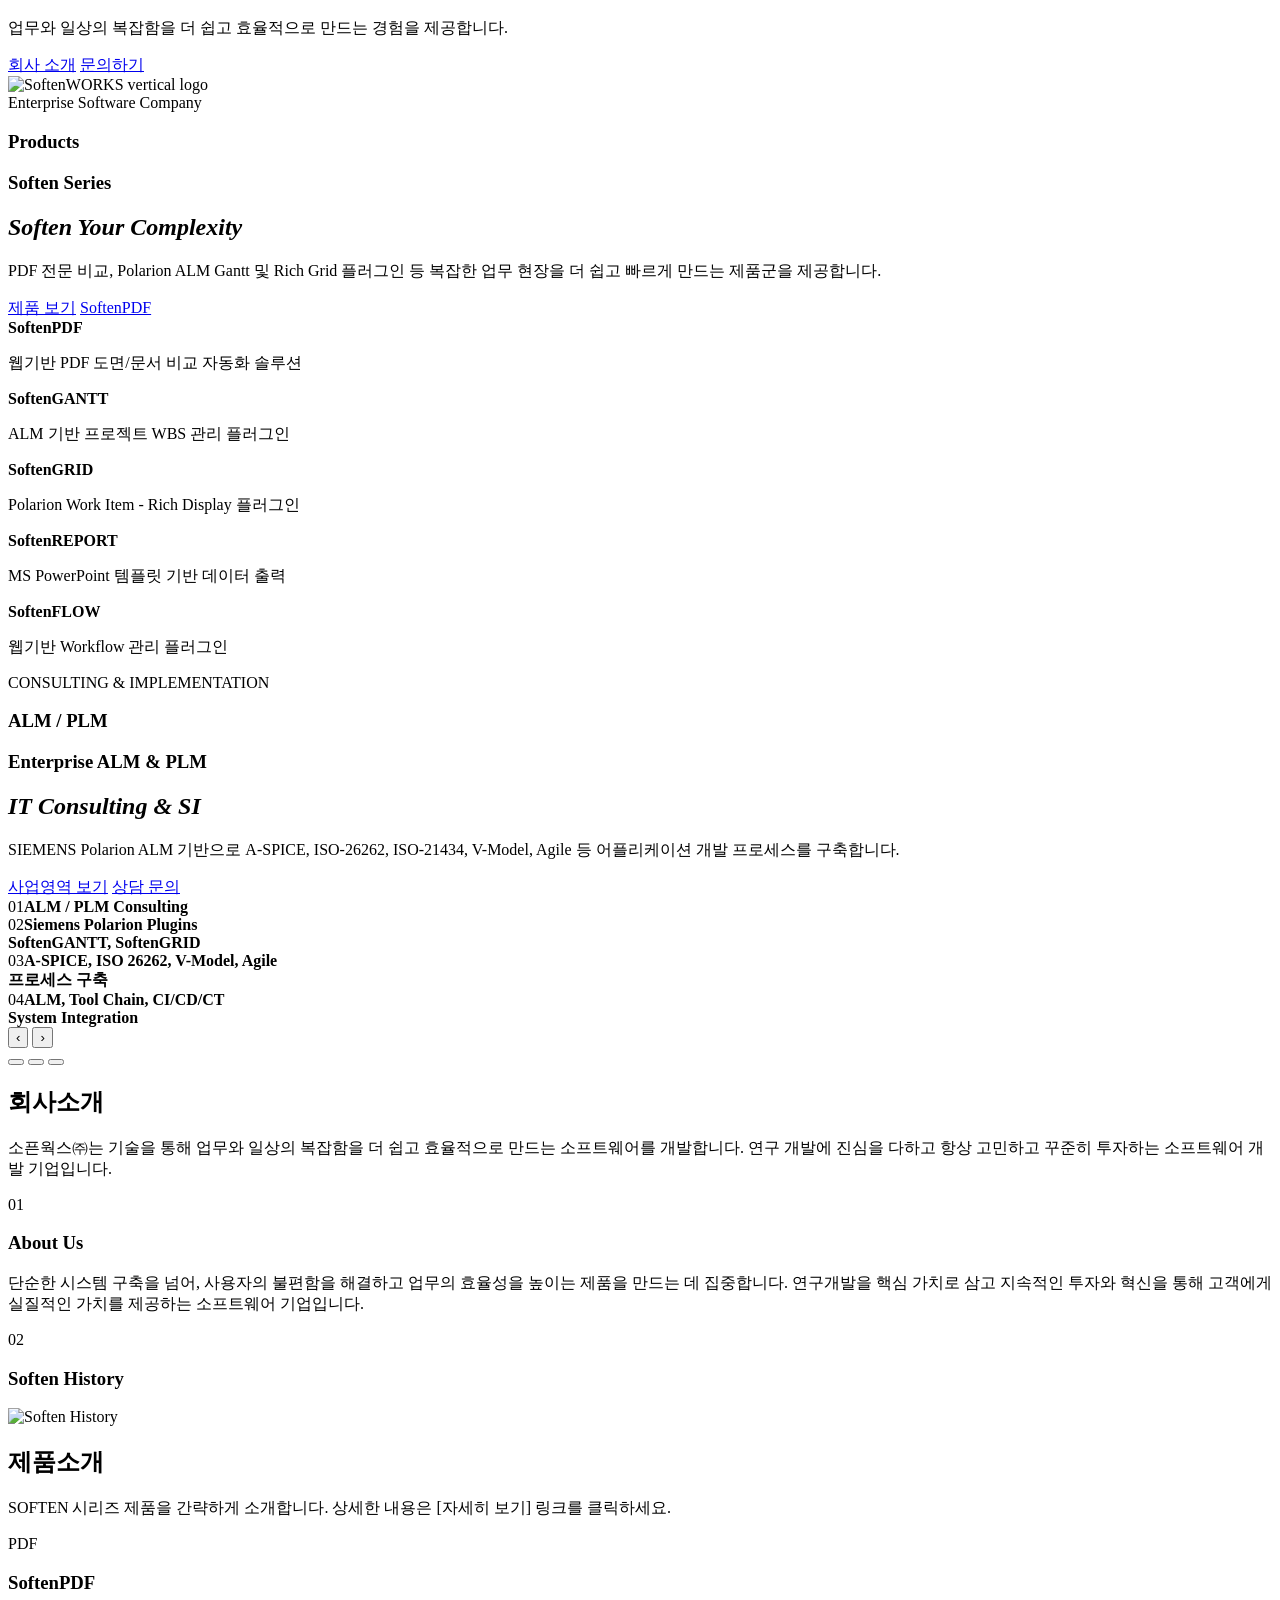
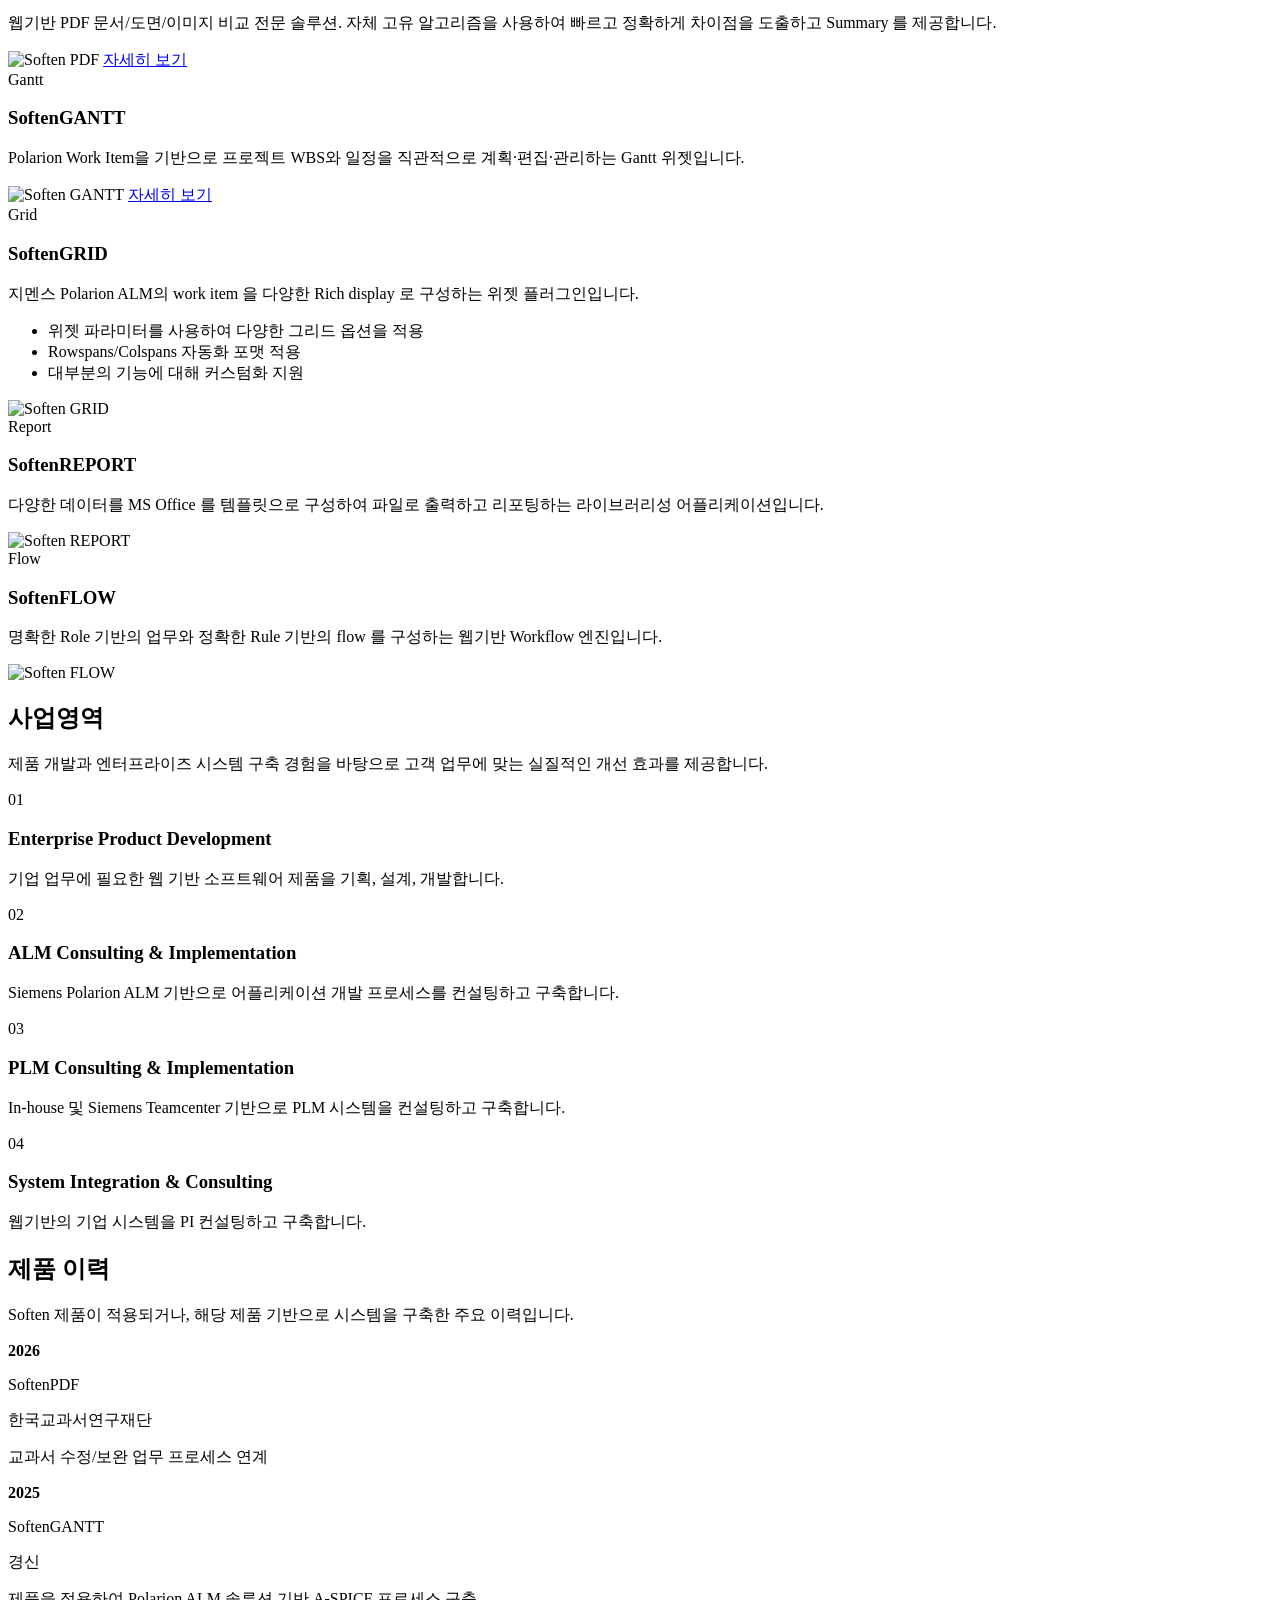
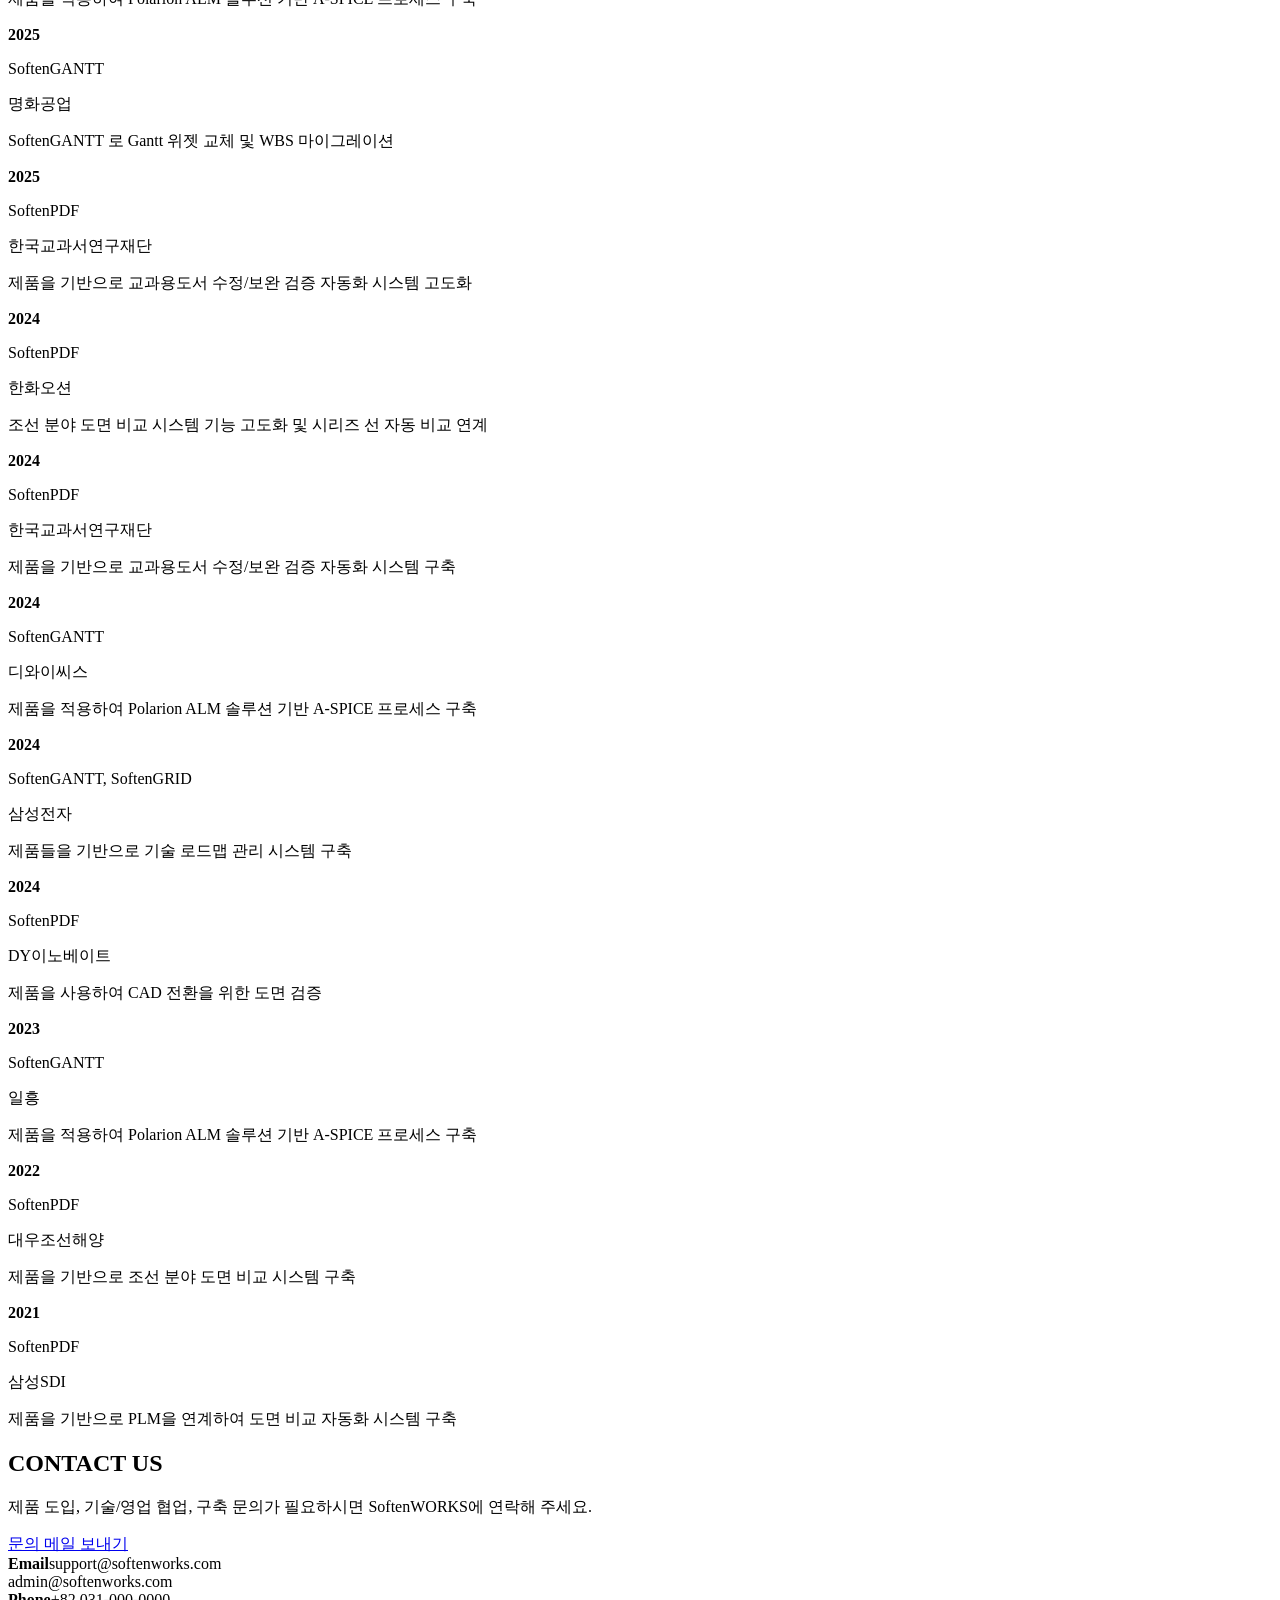
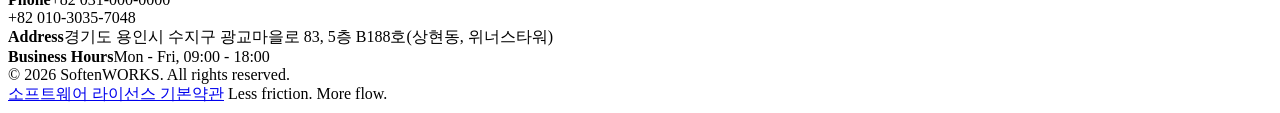
==== commit b9c3756c: "라이선스 표준약관 추가, 릴리즈노트 영문화, apple-touch-icon 이미지" ====
--- a/softenworks.homepage/public/index.html
+++ b/softenworks.homepage/public/index.html
@@ -11,11 +11,17 @@
   <meta property="og:locale" content="ko_KR" />
   <meta property="og:locale:alternate" content="en_US" />
   <meta property="og:title" content="SoftenWORKS | Soften Your Complexity" />
-  <meta property="og:description" content="엔터프라이즈 소프트웨어와 Polarion ALM 솔루션으로 복잡한 업무를 더 쉽고 효율적으로 만듭니다." />
+  <meta property="og:description" content="엔터프라이즈 소프트웨어와 각종 플러그인으로 복잡한 업무를 더 쉽고 효율적으로 만듭니다." />
   <meta property="og:url" content="https://www.softenworks.com/" />
+  <meta property="og:image" content="https://www.softenworks.com/img/softenworks-signature-black.png" />
+  <meta property="og:image:secure_url" content="https://www.softenworks.com/img/softenworks-signature-black.png" />
+  <meta property="og:image:type" content="image/png" />
+  <meta property="og:image:alt" content="SoftenWORKS — Soften Your Complexity" />
   <meta name="twitter:card" content="summary" />
   <meta name="twitter:title" content="SoftenWORKS | Soften Your Complexity" />
-  <meta name="twitter:description" content="엔터프라이즈 소프트웨어와 Polarion ALM 솔루션으로 복잡한 업무를 더 쉽고 효율적으로 만듭니다." />
+  <meta name="twitter:description" content="엔터프라이즈 소프트웨어와 각종 플러그인으로 복잡한 업무를 더 쉽고 효율적으로 만듭니다." />
+  <meta name="twitter:image" content="https://www.softenworks.com/img/softenworks-signature-black.png" />
+  <meta name="twitter:image:alt" content="SoftenWORKS — Soften Your Complexity" />
   <link rel="canonical" href="https://www.softenworks.com/" />
   <link rel="alternate" hreflang="ko" href="https://www.softenworks.com/" />
   <link rel="alternate" hreflang="en" href="https://www.softenworks.com/en/" />
@@ -27,7 +33,7 @@
   <link rel="icon" href="/favicon.svg" type="image/svg+xml">
   <link rel="apple-touch-icon" href="/apple-touch-icon.png">
   
-  <link href="/css/softenworks.css" rel="stylesheet">
+  <link href="/css/softenworks.css?v=1.0" rel="stylesheet">
 </head>
 <body>
   <header>
@@ -311,7 +317,10 @@
   <footer>
     <div class="container">
       <div>© 2026 SoftenWORKS. All rights reserved.</div>
-      <div>Less friction. More flow.</div>
+      <div class="legal-footer-links">
+        <a href="software-license-terms.html" aria-current="page">소프트웨어 라이선스 기본약관</a>
+        <span>Less friction. More flow.</span>
+      </div>
     </div>
   </footer>
 
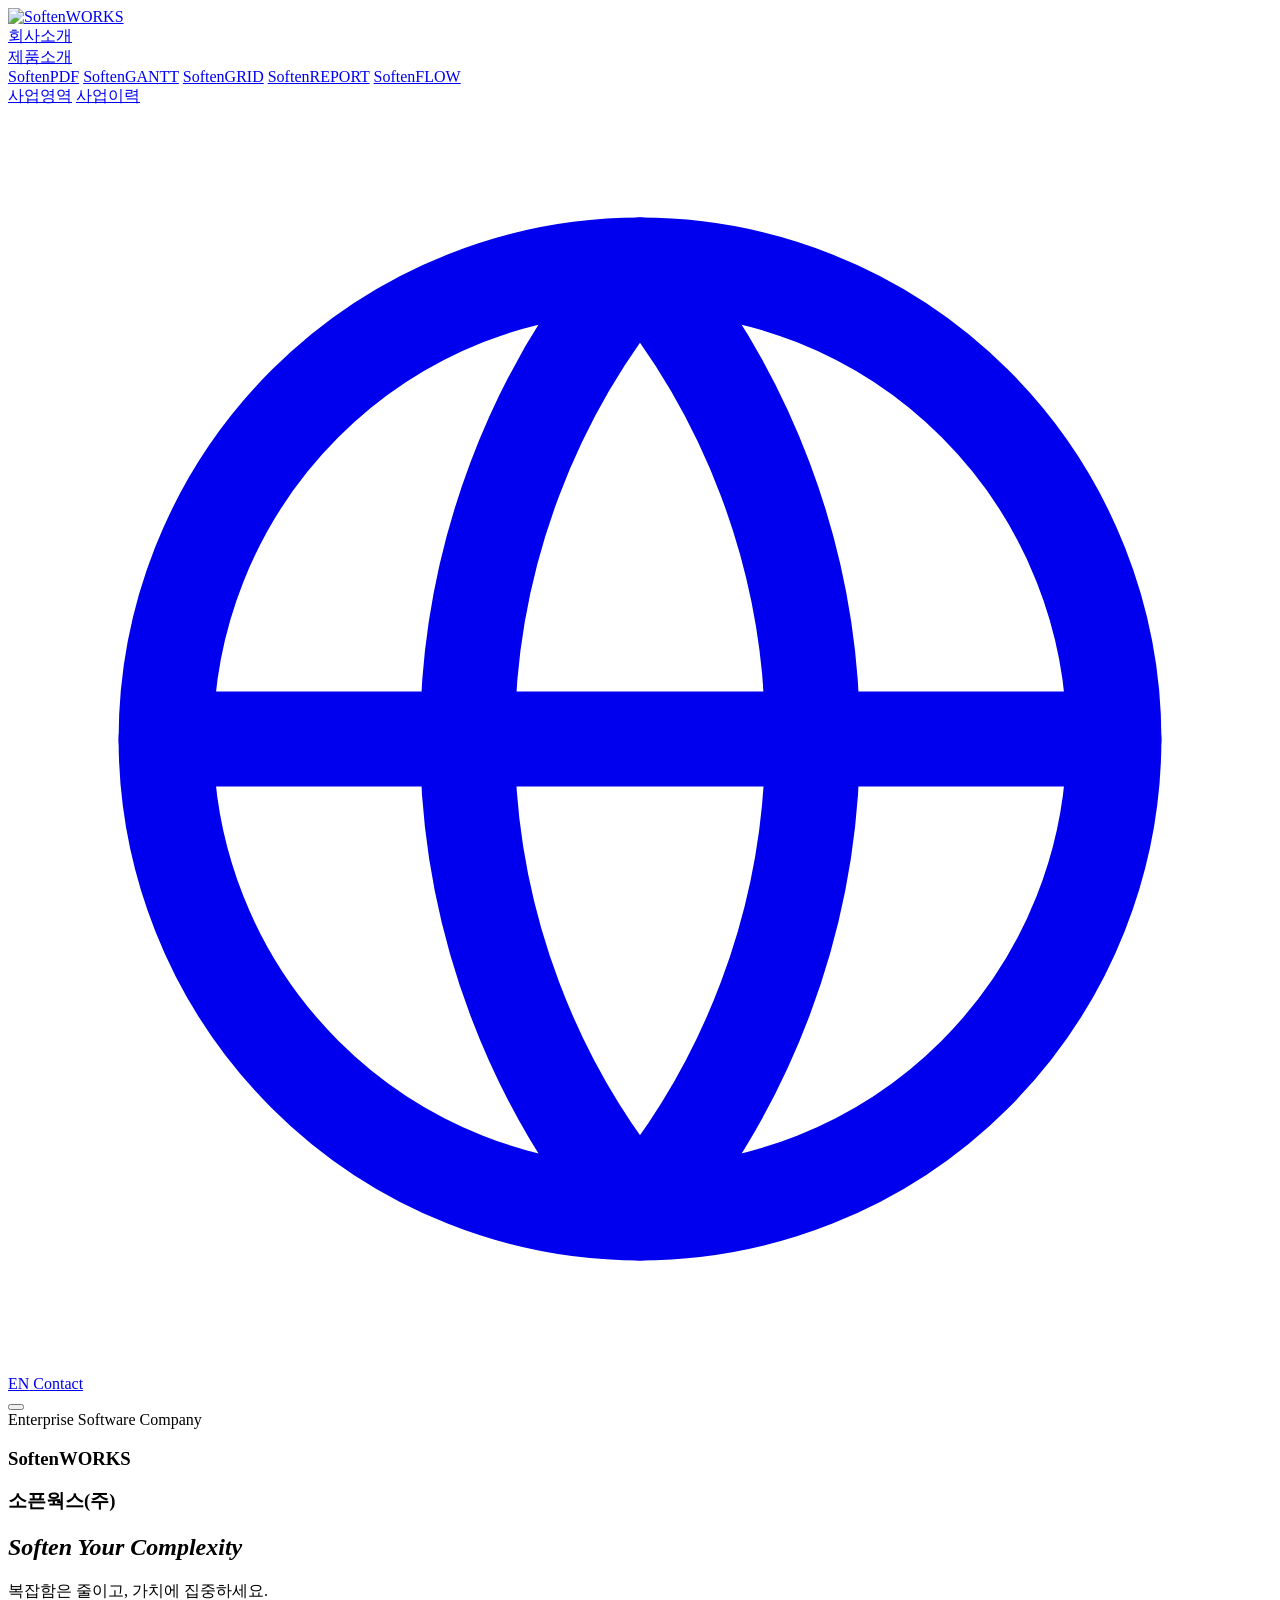
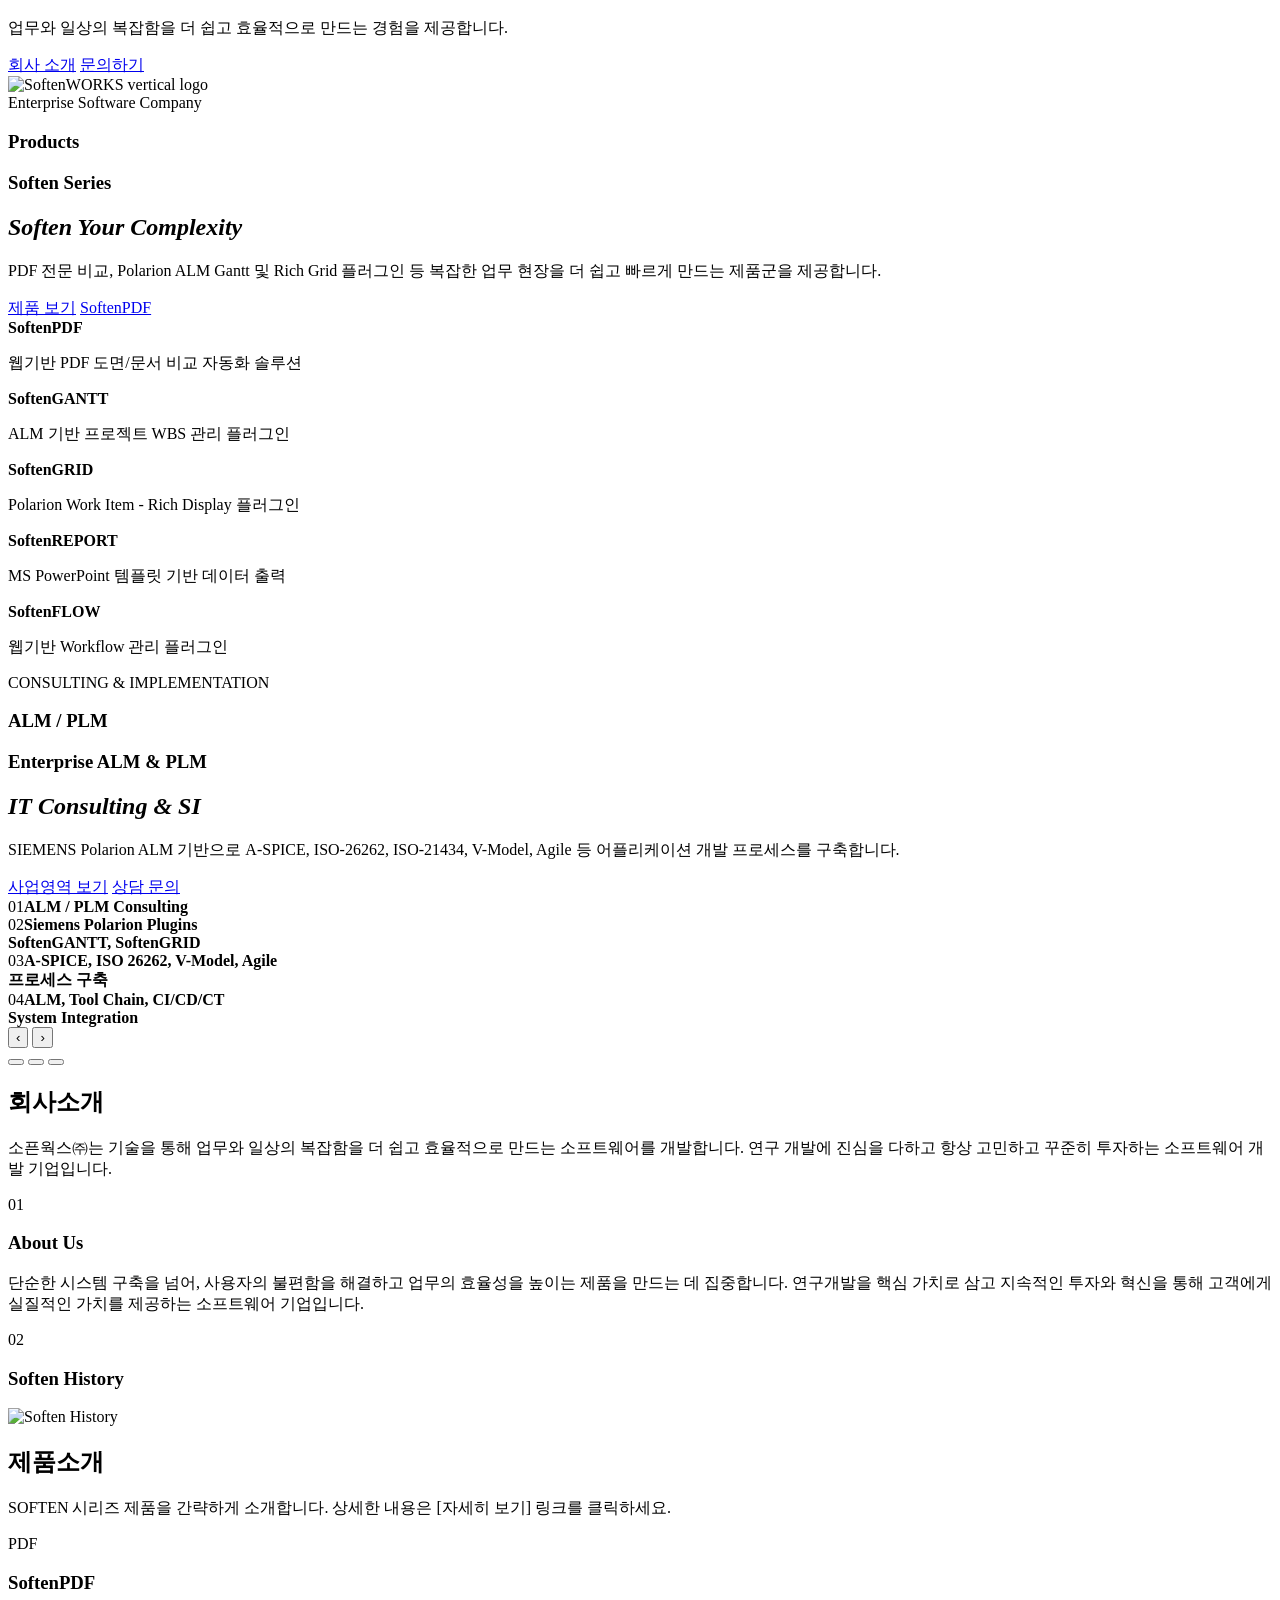
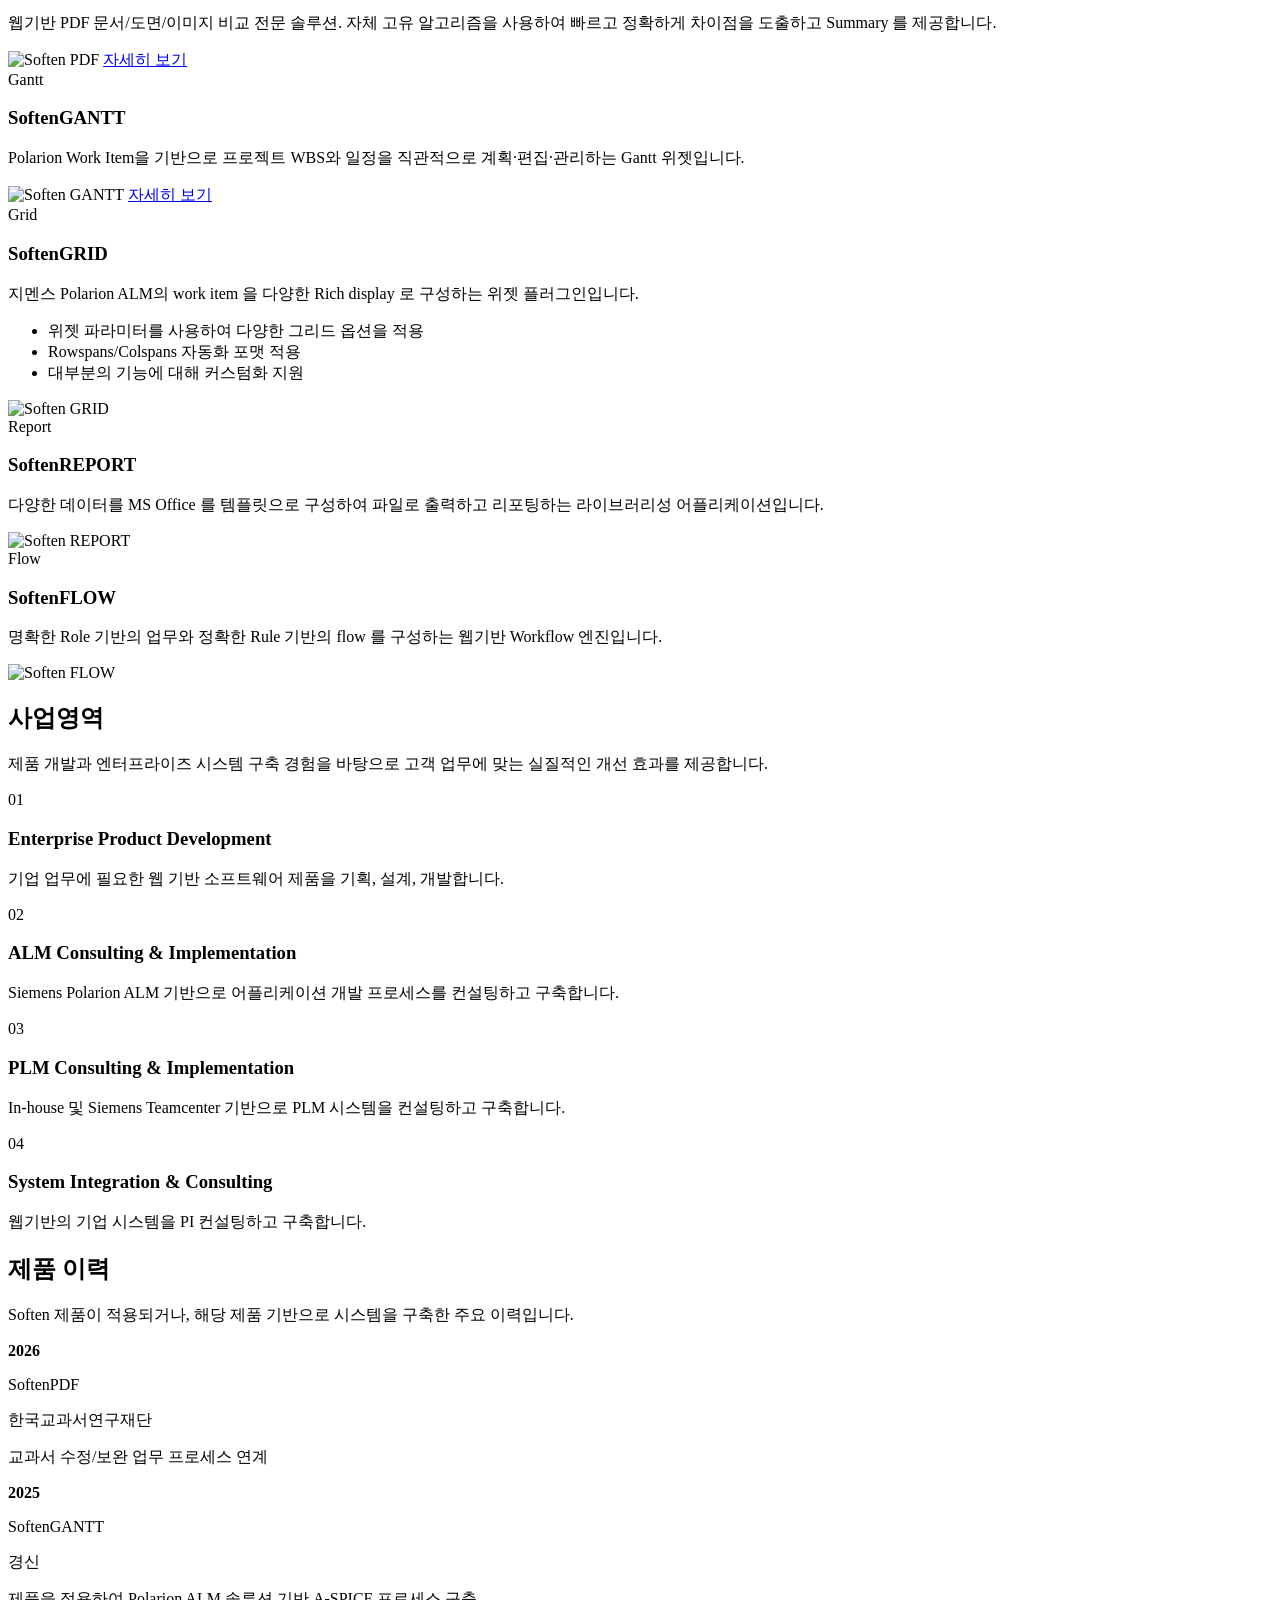
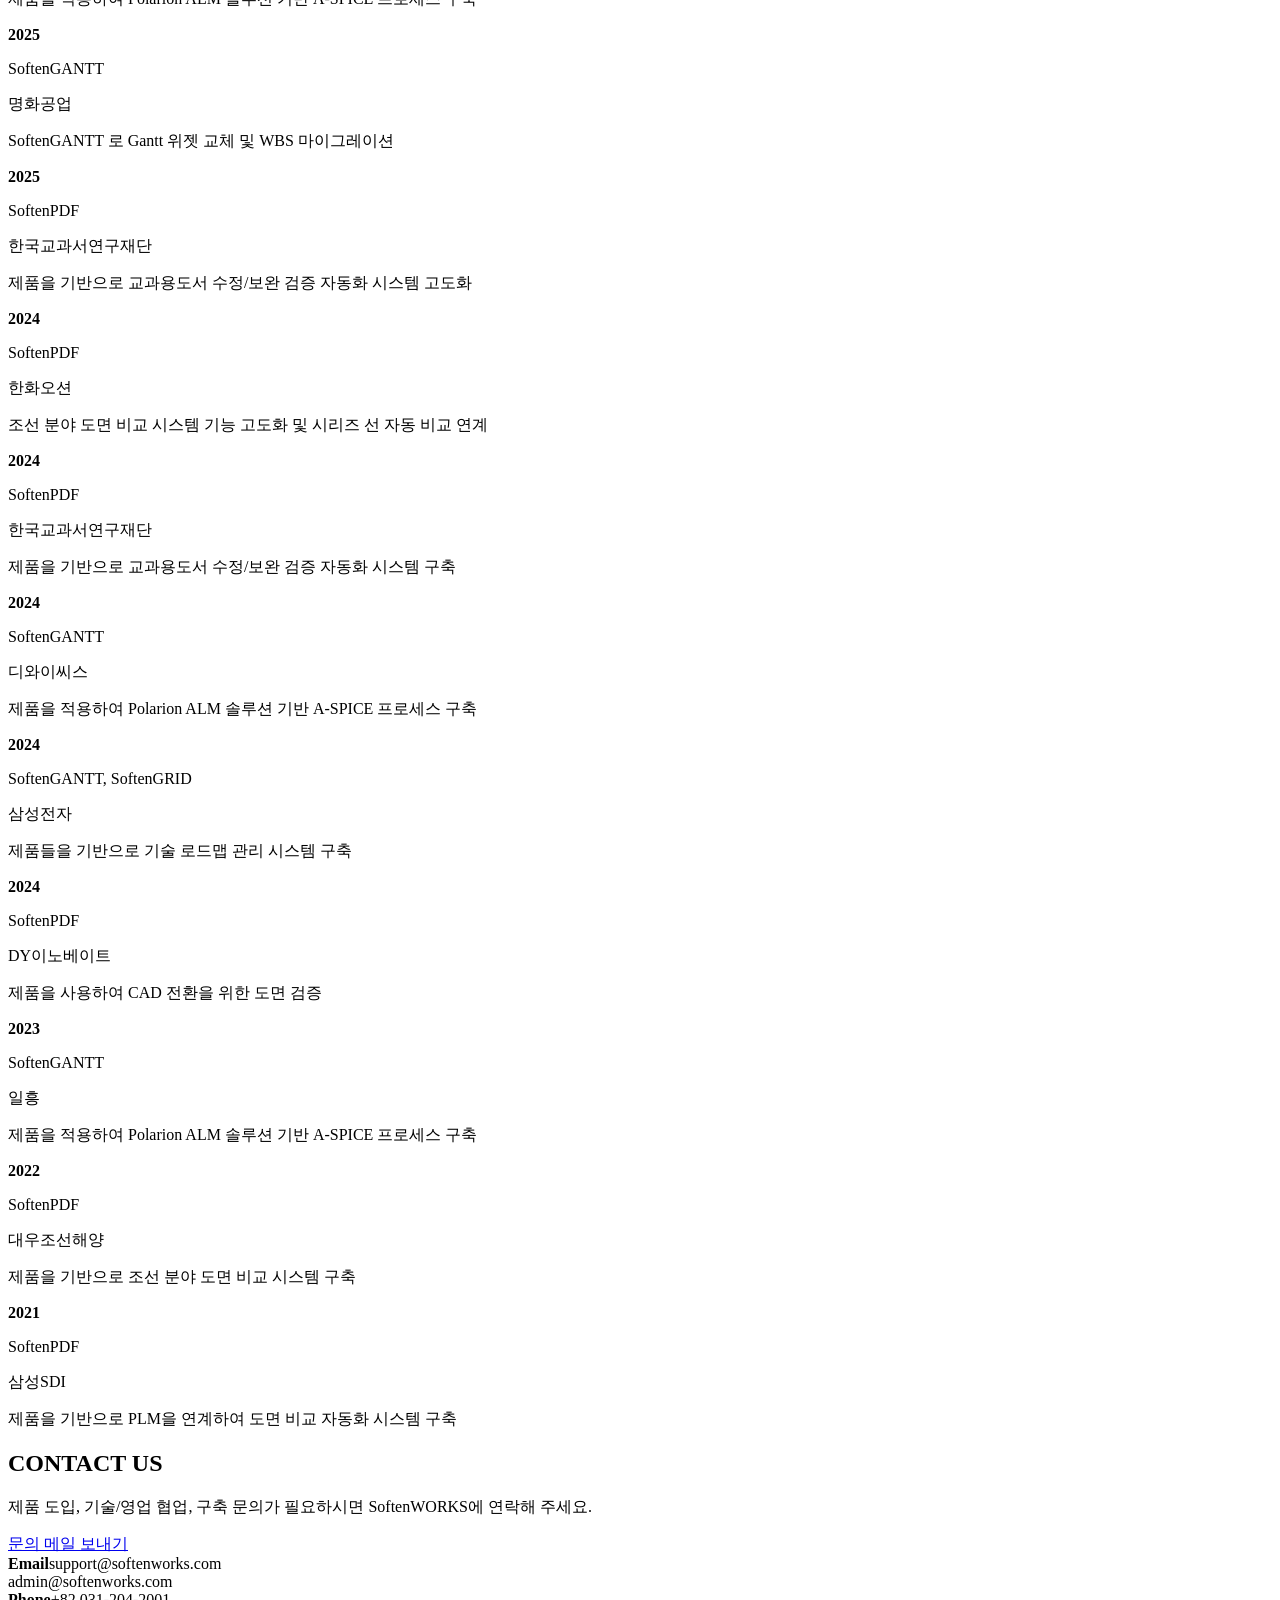
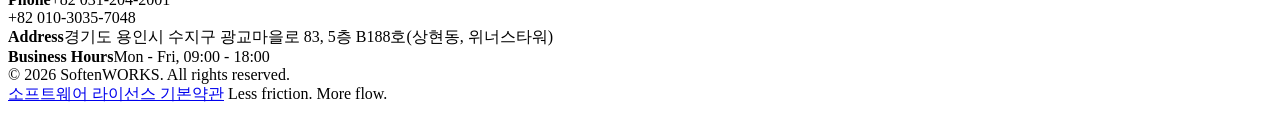
==== commit 15435323: "일반 전화번호 기입" ====
--- a/softenworks.homepage/public/index.html
+++ b/softenworks.homepage/public/index.html
@@ -305,7 +305,7 @@
           </div>
           <div class="contact-list">
             <div><strong>Email</strong>support@softenworks.com<br>admin@softenworks.com</div>
-            <div><strong>Phone</strong>+82 031-000-0000<br>+82 010-3035-7048</div>
+            <div><strong>Phone</strong>+82 031-204-2001<br>+82 010-3035-7048</div>
             <div><strong>Address</strong>경기도 용인시 수지구 광교마을로 83, 5층 B188호(상현동, 위너스타워)</div>
             <div><strong>Business Hours</strong>Mon - Fri, 09:00 - 18:00</div>
           </div>
